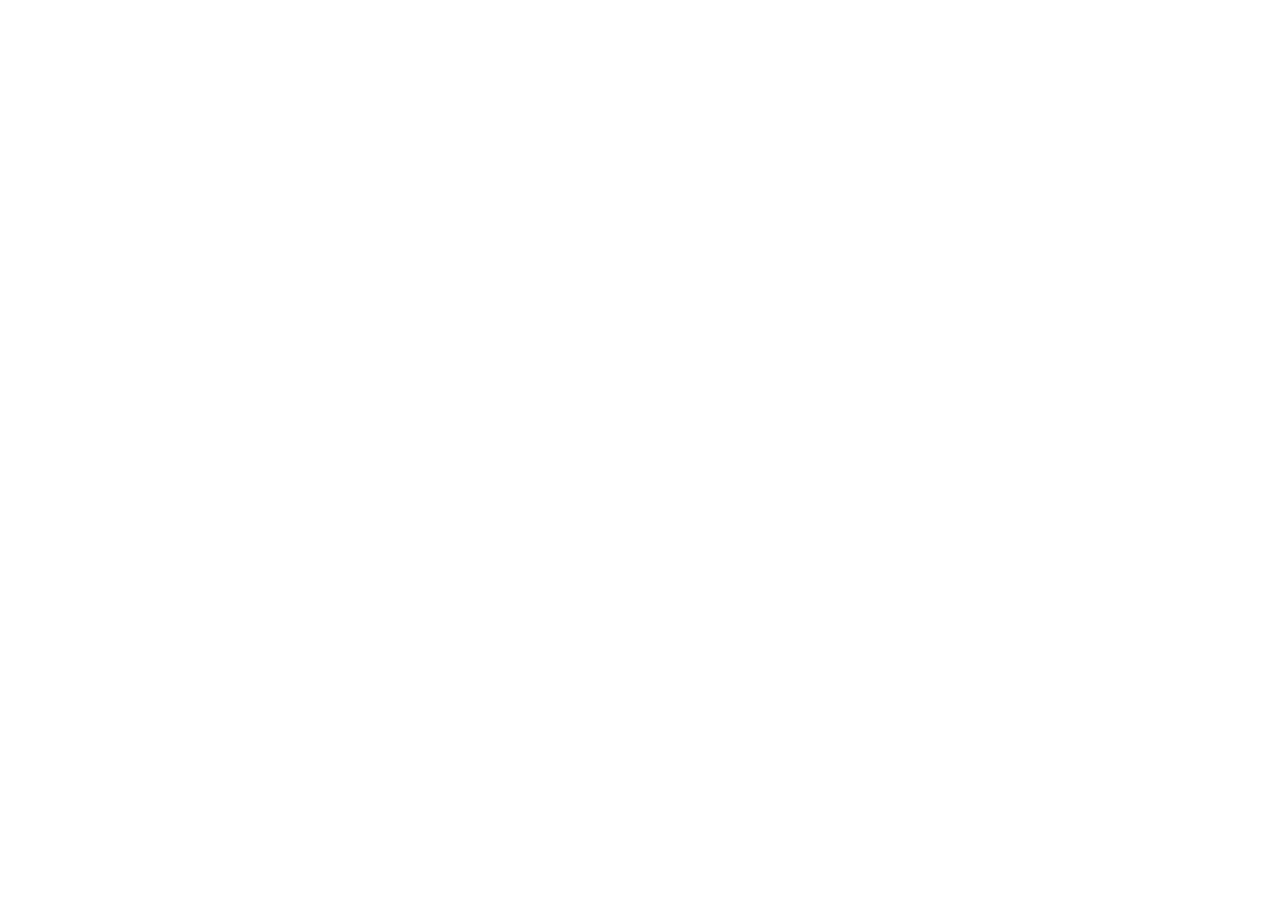
==== Bestell App/index.html @ 449b8a1a "Add files via upload" ====
<!DOCTYPE html>
<html lang="de">
<head>
    <meta charset="UTF-8">
    <meta name="viewport" content="width=device-width, initial-scale=1.0">
    <title>Bestell_App</title>
<script src="./script.js"></script>

<link rel="stylesheet" href="./style.css">
<link rel="stylesheet" href="./style/standart.css">

</head>
<body>
    <h1></h1>


</body>
</html>
---- Bestell App/style/standart.css ----
/* ==========================================
   1. GLOBAL BOX-SIZING & RESETS
   ========================================== */
/* Sorgt dafür, dass Padding und Border in der Breitenberechnung 
   enthalten sind (kein ungewolltes Umbrechen mehr). */
*,
*::before,
*::after {
  box-sizing: border-box;
  margin: 0;
  padding: 0;
}

/* ==========================================
   2. BODY & TYPOGRAFIE BASIS
   ========================================== */
body {
  /* Gute Standard-Schriftarten für Windows, Mac & Mobilgeräte */
  font-family: system-ui, -apple-system, BlinkMacSystemFont, 'Segoe UI', Roboto, Oxygen, Ubuntu, Cantarell, sans-serif;
  line-height: 1.5; /* Angenehmer Zeilenabstand für Lesbarkeit */
  -webkit-font-smoothing: antialiased; /* Geschmeidigere Schrift auf Mac/iOS */
  color: #333333; /* Dunkles Grau statt hartem Schwarz ist angenehmer für die Augen */
  background-color: #ffffff;
  min-height: 100vh; /* Der Body geht immer mindestens über die volle Bildschirmhöhe */
}

/* ==========================================
   3. MEDIEN (Bilder & Videos)
   ========================================== */
/* Verhindert, dass große Bilder aus ihren Containern herausragen */
img,
picture,
video,
canvas,
svg {
  display: block;
  max-width: 100%;
  height: auto;
}

/* ==========================================
   4. FORMULARE & BUTTONS
   ========================================== */
/* Vererbt die globale Schriftart auch an Eingabefelder und Buttons */
input,
button,
textarea,
select {
  font: inherit;
  color: inherit;
}

/* Button-Cursor auf Zeigefinger stellen */
button {
  cursor: pointer;
}

/* ==========================================
   5. LINKS & LISTEN
   ========================================== */
/* Verhindert das unterstrichene Standard-Blau bei Links, falls gewünscht */
a {
  color: inherit;
  text-decoration: none;
}

/* Entfernt Aufzählungspunkte von Listen (kannst du nach Bedarf anpassen) */
ul,
ol {
  list-style: none;
}
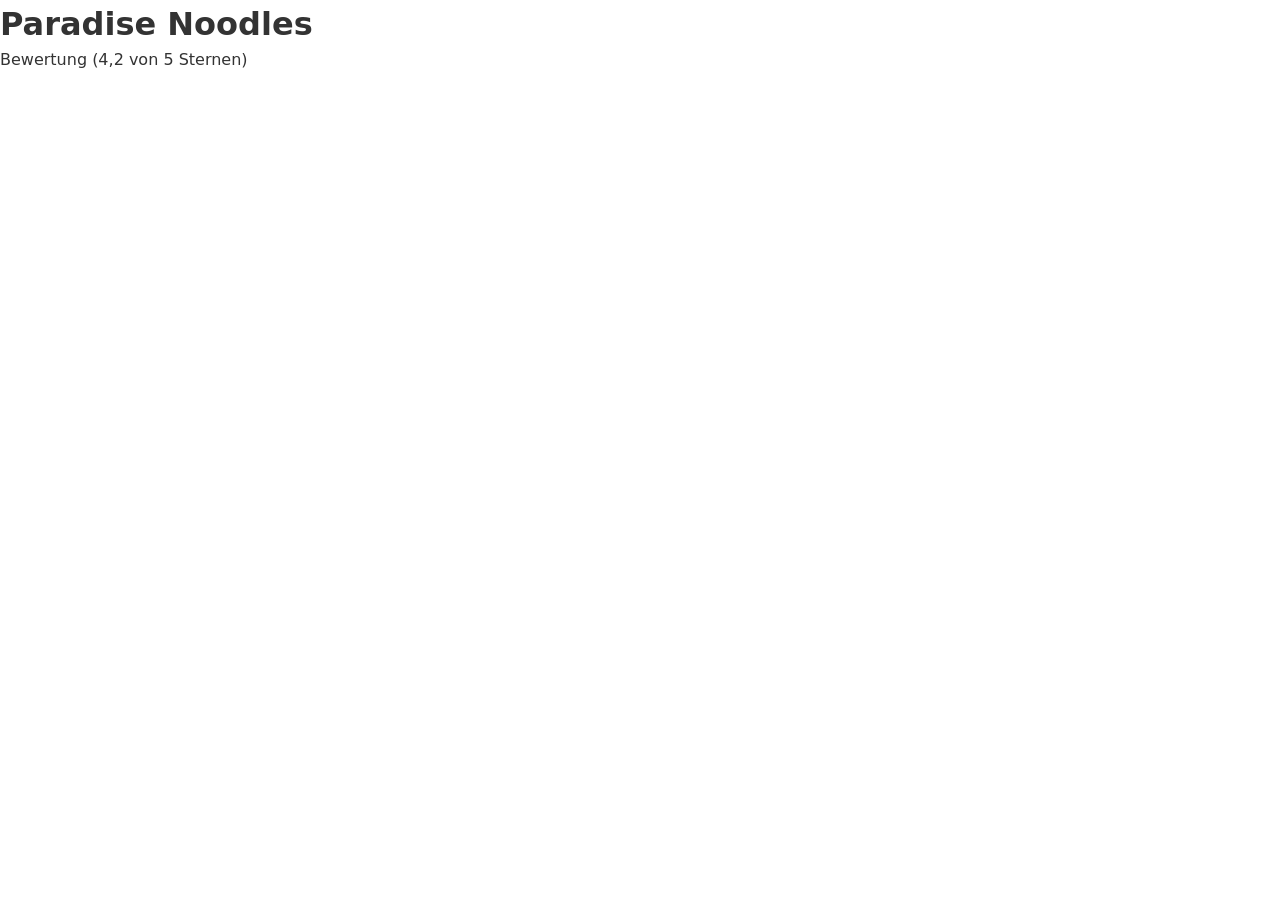
==== commit 3a9c1396: "Add initial assets and styles for the Ordering App - Added theme image to the assets directory. - Cr" ====
--- a/Bestell App/index.html
+++ b/Bestell App/index.html
@@ -4,15 +4,33 @@
     <meta charset="UTF-8">
     <meta name="viewport" content="width=device-width, initial-scale=1.0">
     <title>Bestell_App</title>
-<script src="./script.js"></script>
+    <script src="./script.js" defer></script>
 
-<link rel="stylesheet" href="./style.css">
-<link rel="stylesheet" href="./style/standart.css">
-
+    <link rel="stylesheet" href="./style.css">
+    <link rel="stylesheet" href="./style/standard.css">
 </head>
 <body>
-    <h1></h1>
+    <header class="header">
 
+    </header>
 
+    <main class="content_total">
+        <div class="content_restaurant">
+            <div class="content_restaurant_head"></div>
+            <div class="content_restaurant_titlebox">
+                <h1>Paradise Noodles</h1>
+                <div class="content_restaurant_rating">
+                    <p>Bewertung (4,2 von 5 Sternen)</p>
+                </div>
+            </div>
+            <div class="content_restaurant_navbar"></div>
+            <div class="content_restaurant_category"></div>
+        </div>
+
+        <div class="Basket_stickyrail"></div>
+        <div id="basket_responsive" class="basket_responsive basket_responsive_closed"></div>
+    </main>
+
+    <footer class="footer"></footer>
 </body>
 </html>
--- a/Bestell App/style/standard.css
+++ b/Bestell App/style/standard.css
@@ -0,0 +1,71 @@
+/* ==========================================
+   1. GLOBAL BOX-SIZING & RESETS
+   ========================================== */
+/* Sorgt dafür, dass Padding und Border in der Breitenberechnung 
+   enthalten sind (kein ungewolltes Umbrechen mehr). */
+*,
+*::before,
+*::after {
+  box-sizing: border-box;
+  margin: 0;
+  padding: 0;
+}
+
+/* ==========================================
+   2. BODY & TYPOGRAFIE BASIS
+   ========================================== */
+body {
+  /* Gute Standard-Schriftarten für Windows, Mac & Mobilgeräte */
+  font-family: system-ui, -apple-system, BlinkMacSystemFont, 'Segoe UI', Roboto, Oxygen, Ubuntu, Cantarell, sans-serif;
+  line-height: 1.5; /* Angenehmer Zeilenabstand für Lesbarkeit */
+  -webkit-font-smoothing: antialiased; /* Geschmeidigere Schrift auf Mac/iOS */
+  color: #333333; /* Dunkles Grau statt hartem Schwarz ist angenehmer für die Augen */
+  background-color: #ffffff;
+  min-height: 100vh; /* Der Body geht immer mindestens über die volle Bildschirmhöhe */
+}
+
+/* ==========================================
+   3. MEDIEN (Bilder & Videos)
+   ========================================== */
+/* Verhindert, dass große Bilder aus ihren Containern herausragen */
+img,
+picture,
+video,
+canvas,
+svg {
+  display: block;
+  max-width: 100%;
+  height: auto;
+}
+
+/* ==========================================
+   4. FORMULARE & BUTTONS
+   ========================================== */
+/* Vererbt die globale Schriftart auch an Eingabefelder und Buttons */
+input,
+button,
+textarea,
+select {
+  font: inherit;
+  color: inherit;
+}
+
+/* Button-Cursor auf Zeigefinger stellen */
+button {
+  cursor: pointer;
+}
+
+/* ==========================================
+   5. LINKS & LISTEN
+   ========================================== */
+/* Verhindert das unterstrichene Standard-Blau bei Links, falls gewünscht */
+a {
+  color: inherit;
+  text-decoration: none;
+}
+
+/* Entfernt Aufzählungspunkte von Listen (kannst du nach Bedarf anpassen) */
+ul,
+ol {
+  list-style: none;
+}
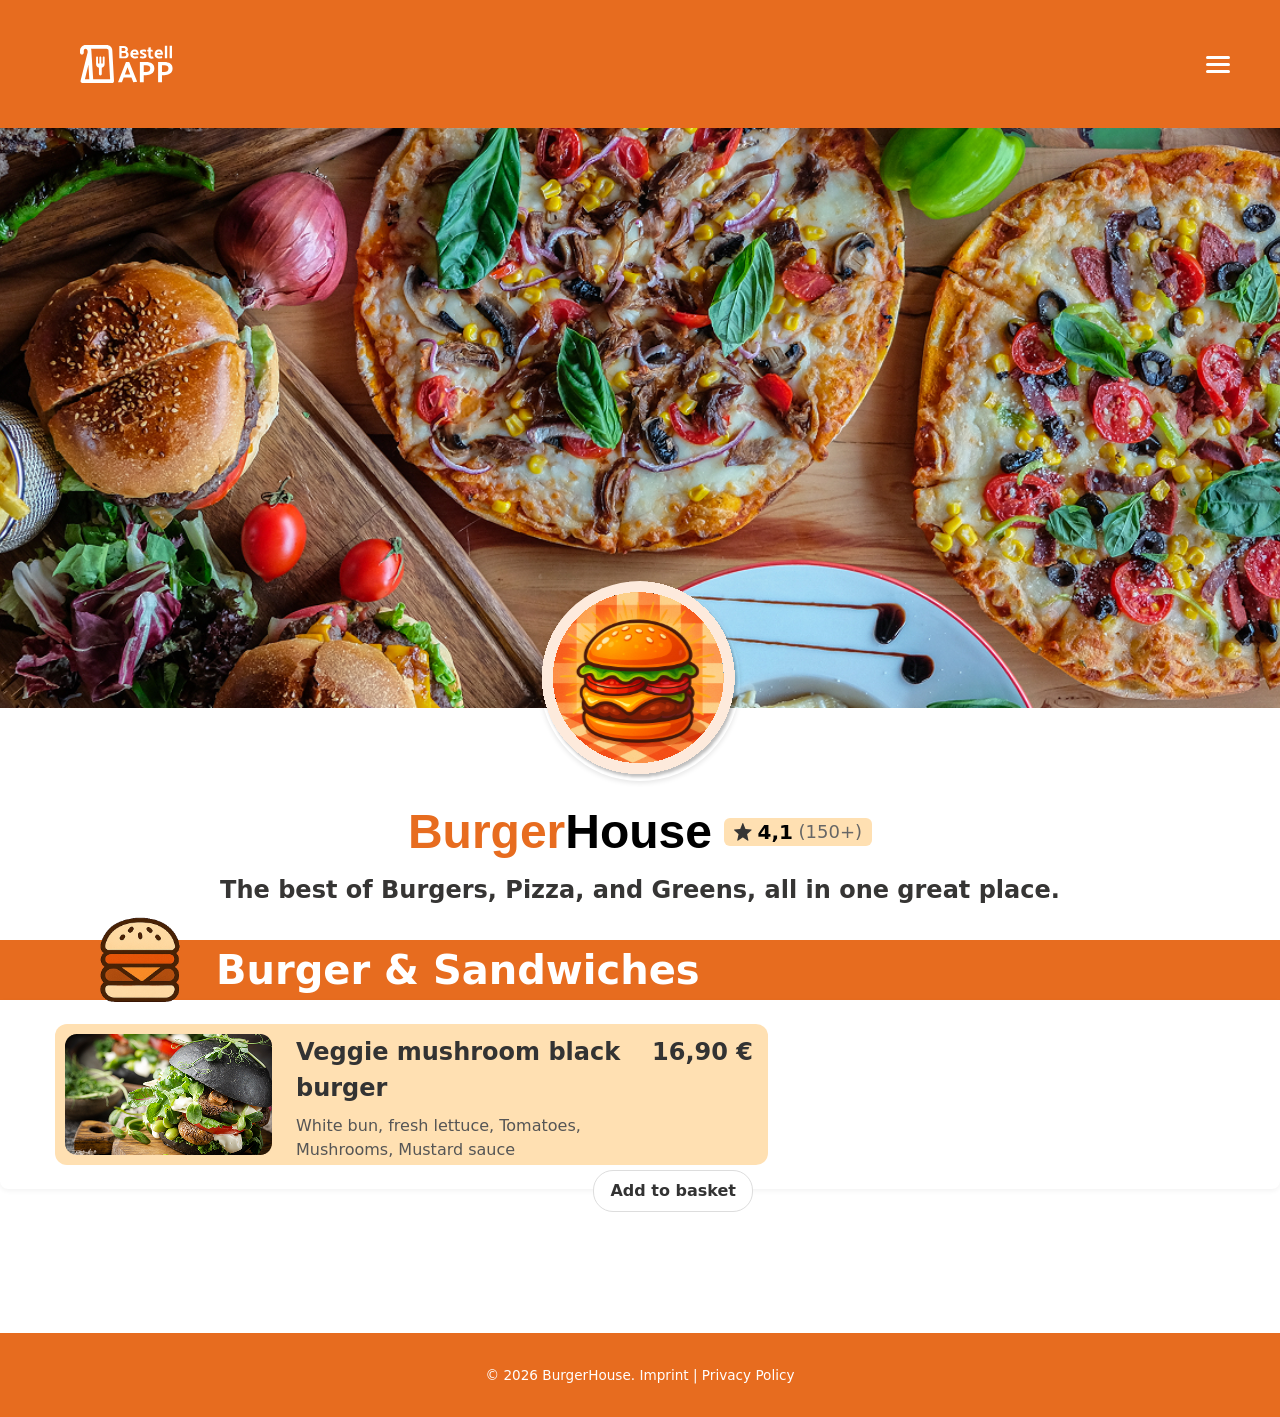
==== commit 2a1322e8: "Refactor code structure for improved readability and maintainability" ====
--- a/Bestell App/index.html
+++ b/Bestell App/index.html
@@ -3,34 +3,78 @@
 <head>
     <meta charset="UTF-8">
     <meta name="viewport" content="width=device-width, initial-scale=1.0">
-    <title>Bestell_App</title>
+    <title>BurgerHouse</title>
     <script src="./script.js" defer></script>
-
     <link rel="stylesheet" href="./style.css">
     <link rel="stylesheet" href="./style/standard.css">
 </head>
 <body>
+
     <header class="header">
-
+        <div class="header-logo">
+            <img class="logo-img" src="./assets/icons/Logo 02.svg" alt="BurgerHouse Logo">
+        </div>
+        <button class="burger-menu-btn" aria-label="Menü öffnen">
+            <span></span>
+            <span></span>
+            <span></span>
+        </button>
     </header>
 
     <main class="content_total">
-        <div class="content_restaurant">
-            <div class="content_restaurant_head"></div>
+
+        <section class="content_restaurant_head">
+            <img class="banner-img" src="./assets/img/theme.png" alt="Banner Header">
+            <img class="profile-img" src="./assets/icons/burger_header.svg" alt="BurgerHouse Icon">
+            
             <div class="content_restaurant_titlebox">
-                <h1>Paradise Noodles</h1>
-                <div class="content_restaurant_rating">
-                    <p>Bewertung (4,2 von 5 Sternen)</p>
+                <div class="title-row">
+                    <h1><span class="title-orange">Burger</span>House</h1>
+                    
+                    <div class="rating-badge">
+                        <img class="rating-star-icon" src="./assets/icons/star.svg" alt="Stern">
+                        <span class="rating-score">4,1</span>
+                        <span class="rating-count">(150+)</span>
+                    </div>
+                </div>
+
+                <p class="restaurant-description">The best of Burgers, Pizza, and Greens, all in one great place.</p>
+            </div>
+        </section>
+
+        <section class="menu-container">
+            <div class="category-section">
+                <div class="category-header">
+                    <img class="category-icon" src="./assets/icons/burger_icon.svg" alt="Category Icon">
+                    <h2>Burger & Sandwiches</h2>
+                </div>
+
+                <div class="dishes-list">
+                    <article class="dish-card">
+                        <img class="dish-img" src="./assets/img/burger_one.png" alt="Veggie mushroom black burger">
+                        
+                        <div class="dish-content">
+                            <div class="dish-header">
+                                <h3 class="dish-title">Veggie mushroom black burger</h3>
+                                <span class="dish-price">16,90 €</span>
+                            </div>
+                            
+                            <p class="dish-description">White bun, fresh lettuce, Tomatoes, Mushrooms, Mustard sauce</p>
+                            
+                            <div class="dish-actions">
+                                <button class="add-to-basket-btn">Add to basket</button>
+                            </div>
+                        </div>
+                    </article>
                 </div>
             </div>
-            <div class="content_restaurant_navbar"></div>
-            <div class="content_restaurant_category"></div>
-        </div>
+        </section>
 
-        <div class="Basket_stickyrail"></div>
-        <div id="basket_responsive" class="basket_responsive basket_responsive_closed"></div>
     </main>
 
-    <footer class="footer"></footer>
+    <footer class="footer">
+        <p>&copy; 2026 BurgerHouse. Imprint | Privacy Policy</p>
+    </footer>
+
 </body>
 </html>
--- a/Bestell App/style.css
+++ b/Bestell App/style.css
@@ -0,0 +1,304 @@
+/* ==========================================
+   1. FONTS & RESET
+   ========================================== */
+@font-face {
+    font-display: swap;
+    font-family: 'Palanquin';
+    font-style: normal;
+    font-weight: 400;
+    src: url('../fonts/palanquin-v17-latin-regular.woff2') format('woff2');
+}
+
+@font-face {
+    font-display: swap;
+    font-family: 'Palanquin';
+    font-style: normal;
+    font-weight: 700;
+    src: url('../fonts/palanquin-v17-latin-700.woff2') format('woff2');
+}
+
+@font-face {
+    font-display: swap;
+    font-family: 'Palanquin Dark';
+    font-style: normal;
+    font-weight: 400;
+    src: url('../fonts/palanquin-dark-v17-latin-regular.woff2') format('woff2');
+}
+
+
+
+:root {
+    --primary-orange: #E76C1F;
+    --card-bg: #ffe0b2;
+    --page-bg: #fff8f0;
+    --text-color: #2c2c2c;
+    --font-main: 'Palanquin', system-ui, -apple-system, sans-serif;
+    --font-heading: 'Palanquin Dark', sans-serif;
+}
+
+body {
+    font-family: var(--font-main);
+    background-color: var(--page-bg);
+    color: var(--text-color);
+    line-height: 1.4;
+}
+
+img {
+    object-fit: cover;
+}
+
+h1 {
+    font-family: var(--font-heading);
+    font-size: 48px;
+    font-weight: 800;
+    line-height: 1;
+    color: #000000;
+}
+
+h2 {
+    font-family: var(--font-main);
+    font-size: 40px;
+}
+
+
+   /* 2. HEADER */
+
+.header {
+    height: 128px;
+    background-color: var(--primary-orange);
+    display: flex;
+    align-items: center;
+    justify-content: space-between;
+    padding: 49px 0;
+}
+
+.header img {
+    padding-left: 80px;
+}
+
+.logo-img {
+    width: 100%;
+    height: 100%;
+}
+
+.burger-menu-btn {
+    background: none;
+    border: none;
+    cursor: pointer;
+    display: flex;
+    flex-direction: column;
+    gap: 4px;
+    padding-right: 50px;
+}
+
+.burger-menu-btn span {
+    width: 24px;
+    height: 3px;
+    background-color: #ffffff;
+    border-radius: 2px;
+}
+
+
+   /* 3. MAIN CONTENT & RESTAURANT HEADER */
+
+.content_total {
+    max-width: 1300px;
+    margin: 0 auto;
+    padding-bottom: 3rem;
+}
+
+.content_restaurant_head {
+    position: relative;
+    text-align: center;
+    margin-bottom: 2rem;
+}
+
+.banner-img {
+    width: 100%;
+    height: 580px;
+}
+
+.profile-img {
+    width: 200px;
+    height: 200px;
+    border-radius: 50%;
+    position: absolute;
+    top: 453px;
+    left: 50%;
+    transform: translateX(-50%);
+    box-shadow: 0 2px 5px rgba(0,0,0,0.1);
+}
+
+.content_restaurant_titlebox {
+    margin-top: 100px;
+    padding: 0 1rem;
+    display: flex;
+    flex-direction: column;
+    align-items: center;
+}
+
+.title-row {
+    display: flex;
+    align-items: center;
+    justify-content: center;
+    gap: 0.75rem;
+}
+
+.title-row h1 .title-orange {
+    color: var(--primary-orange);
+}
+
+
+.rating-badge {
+    display: inline-flex;
+    align-items: center;
+    gap: 0.35rem;
+    background-color: var(--card-bg);
+    padding: 4px 10px;
+    border-radius: 6px;
+}
+
+.rating-star-icon {
+    width: 18px;
+    height: 18px;
+    object-fit: contain;
+}
+
+.rating-score {
+    font-size: 20px;
+    font-weight: 700;
+    color: #000000;
+    line-height: 1;
+}
+
+.rating-count {
+    font-size: 18px;
+    font-weight: 400;
+    color: #666666;
+    line-height: 1;
+}
+
+.restaurant-description {
+    font-weight: 700;
+    font-size: 24px;
+    color: #363534;
+    margin-top: 1rem;
+    text-align: center;
+}
+
+
+   /* 4. MENU & DISH CARDS */
+
+.category-section {
+    margin-bottom: 2rem;
+}
+
+.category-header {
+    background-color: var(--primary-orange);
+    color: #ffffff;
+    padding-left: 8rem;
+    display: flex;
+    align-items: center;
+    justify-content: flex-start;
+    height: 60px;
+    width: 100%;
+}
+
+.category-icon {
+    width: 88px;
+    height: 91px;
+    position: relative;
+    bottom: 10px;
+    right: 33px;
+}
+
+.dishes-list {
+    background-color: #ffffff;
+    padding: 1.5rem 119px 1.5rem 55px;
+    display: flex;
+    flex-direction: column;
+    gap: 1.5rem;
+    border-radius: 0 0 8px 8px;
+    box-shadow: 0 2px 5px rgba(0,0,0,0.05);
+}
+
+.dish-card {
+    background-color: var(--card-bg);
+    border-radius: 12px;
+    padding: 10px 15px 10px 10px;
+    display: flex;
+    gap: 1.5rem;
+    align-items: flex-start;
+    max-width: 713px;
+    height: 141px;
+}
+
+.dish-img {
+    width: 207px;
+    height: 121px;
+    border-radius: 8px;
+    flex-shrink: 0;
+}
+
+.dish-content {
+    flex: 1;
+    display: flex;
+    flex-direction: column;
+    gap: 0.5rem;
+}
+
+.dish-header {
+    display: flex;
+    justify-content: space-between;
+    align-items: baseline;
+}
+
+.dish-title {
+    font-size: 24px;
+    font-weight: 700;
+}
+
+.dish-price {
+    font-size: 24px;
+    font-weight: 800;
+    white-space: nowrap;
+}
+
+.dish-description {
+    font-size: 16px;
+    color: #555555;
+    max-width: 80%;
+}
+
+.dish-actions {
+    display: flex;
+    justify-content: flex-end;
+    margin-top: auto;
+}
+
+.add-to-basket-btn {
+    background-color: #ffffff;
+    border: 1px solid #dddddd;
+    padding: 0.5rem 1rem;
+    border-radius: 20px;
+    font-size: 16px;
+    font-weight: 600;
+    cursor: pointer;
+    transition: background-color 0.2s ease;
+}
+
+.add-to-basket-btn:hover {
+    background-color: #f5f5f5;
+}
+
+
+   /* 5. FOOTER */
+
+.footer {
+    background-color: var(--primary-orange);
+    color: #ffffff;
+    text-align: center;
+    padding: 2rem 1rem;
+    font-size: 0.85rem;
+    margin-top: 4rem;
+}
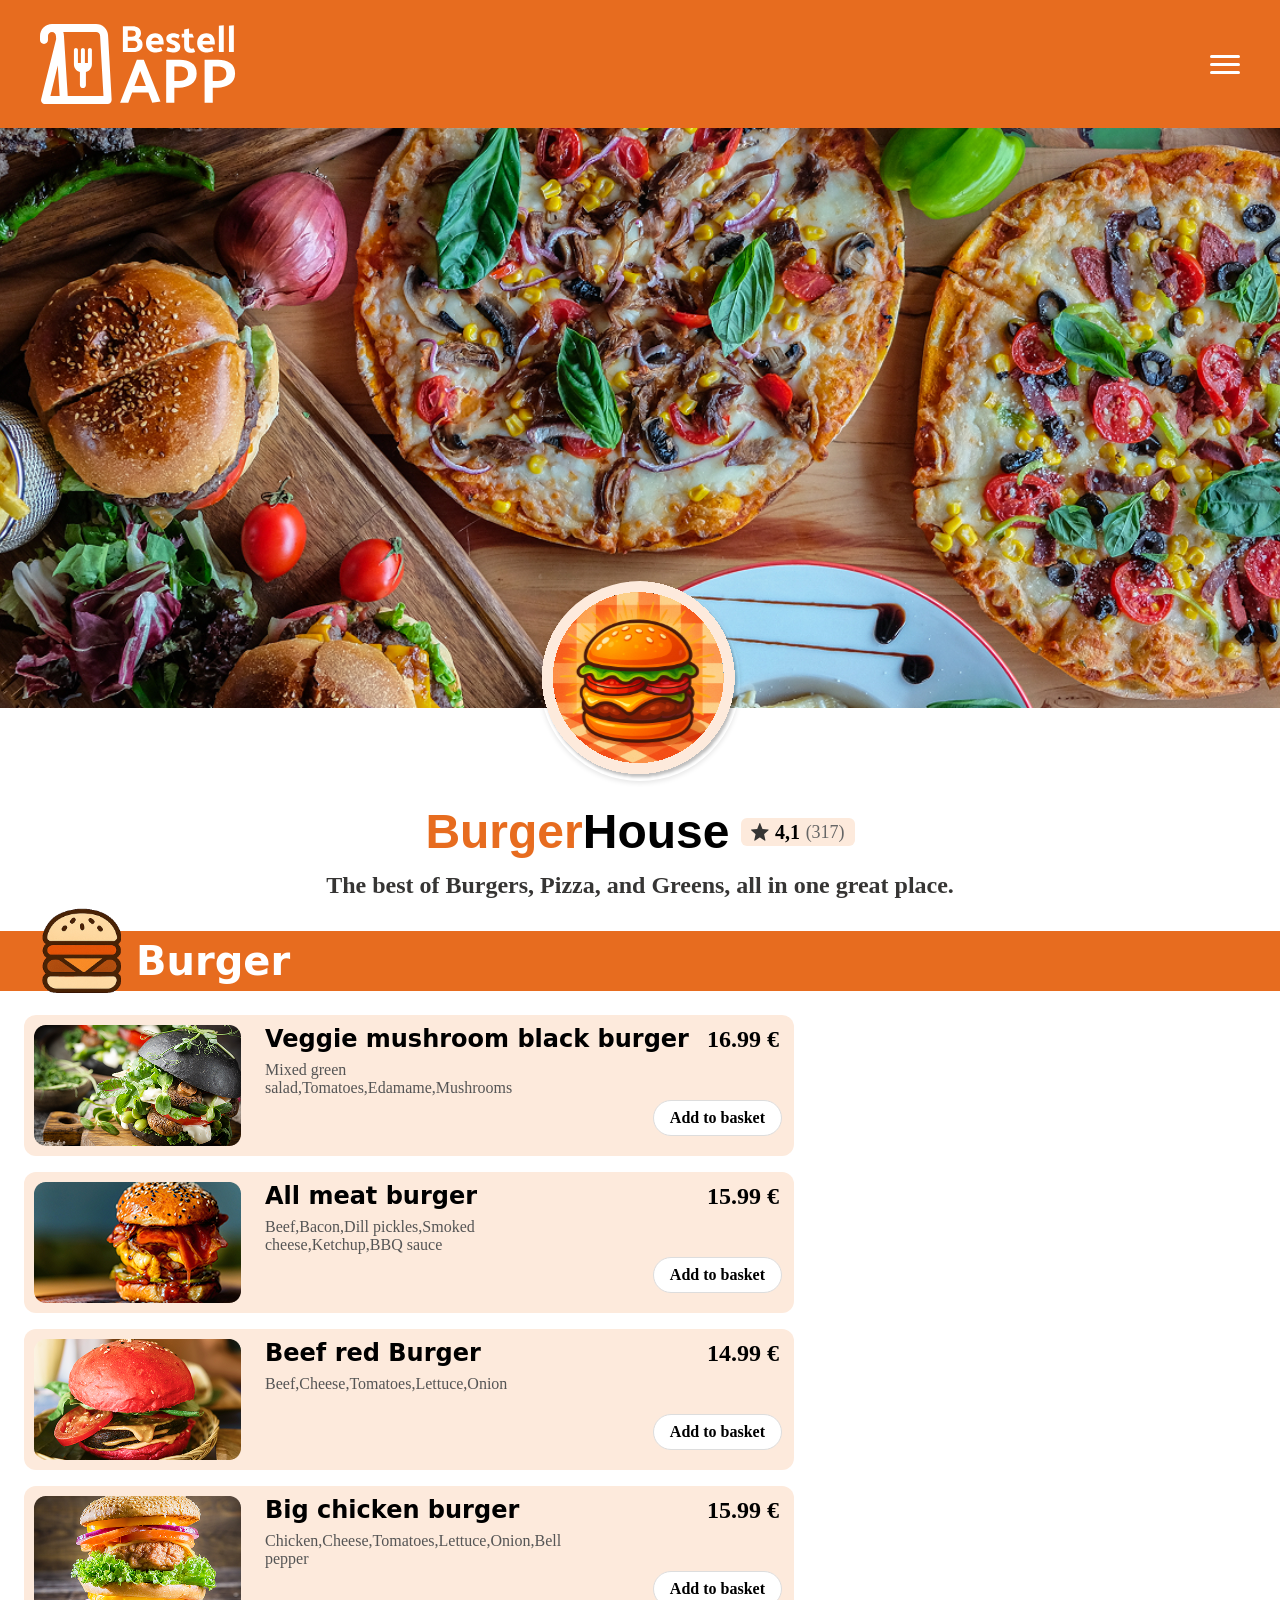
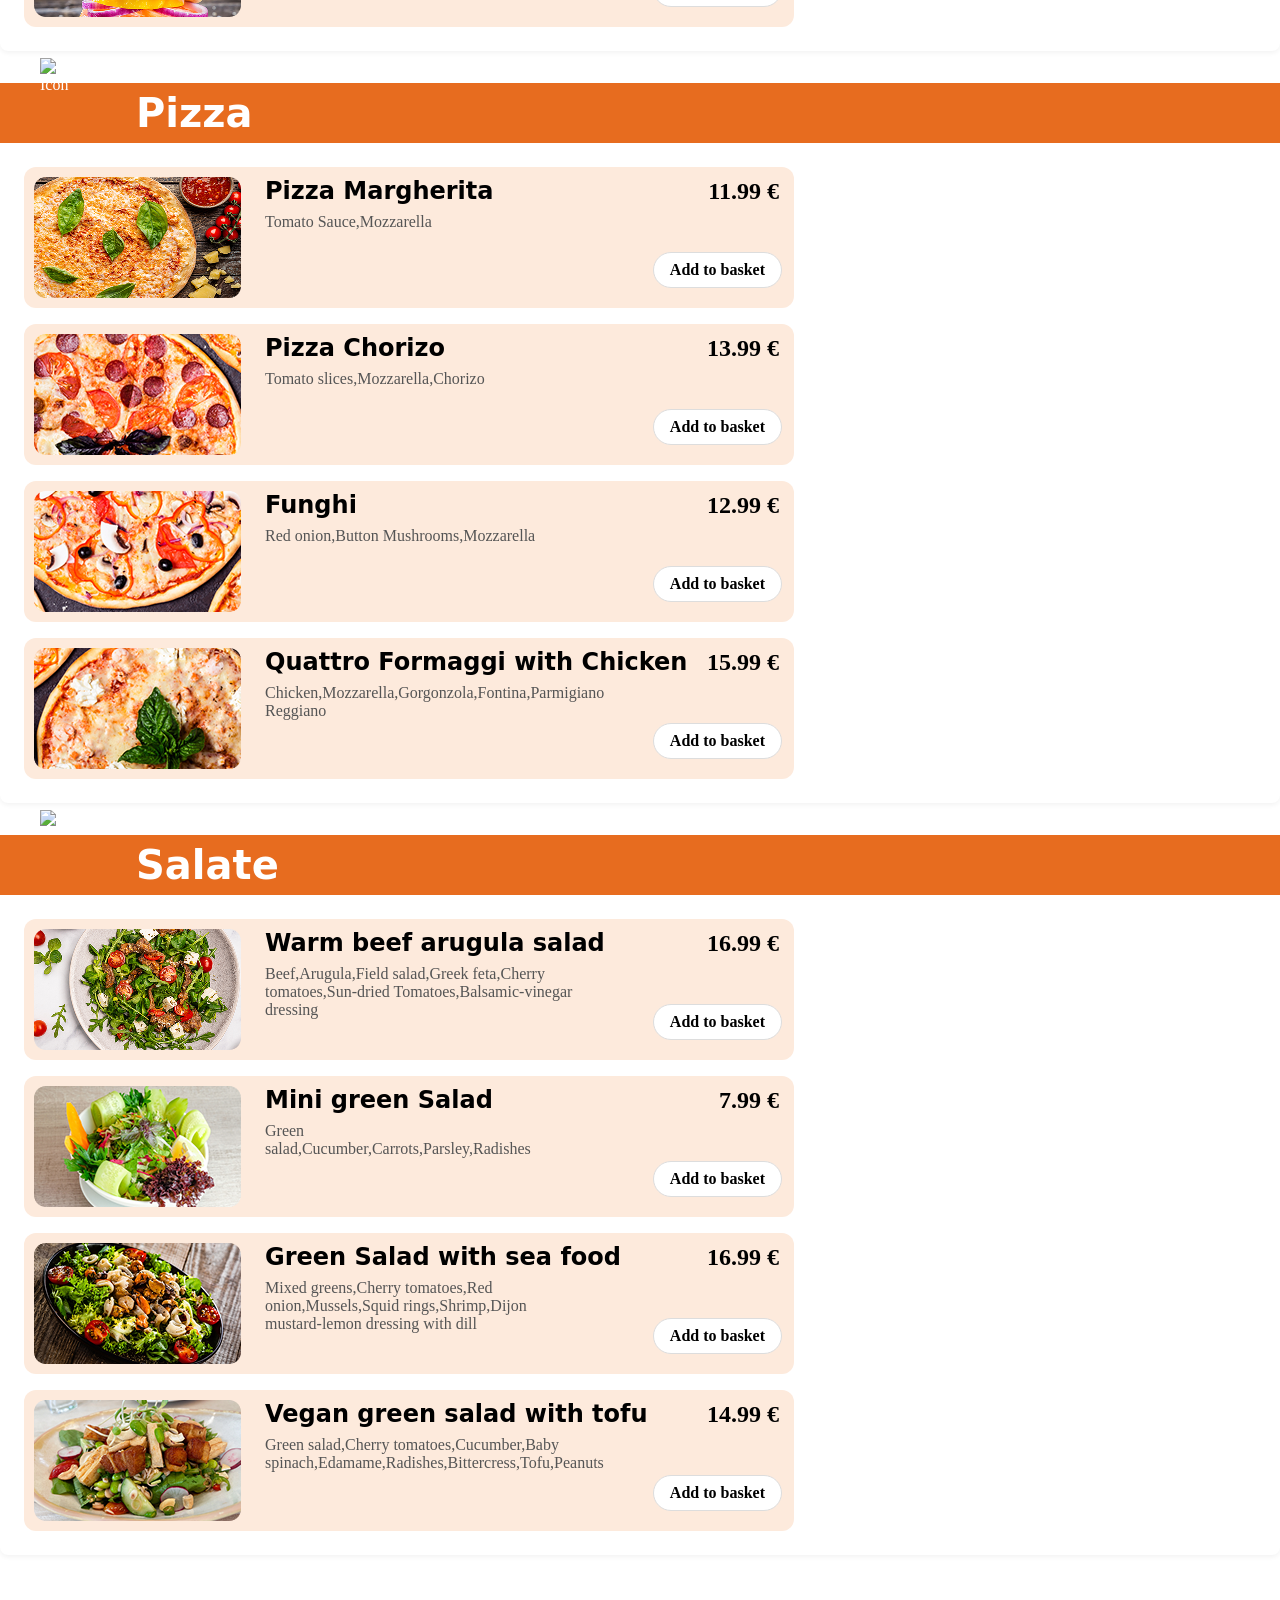
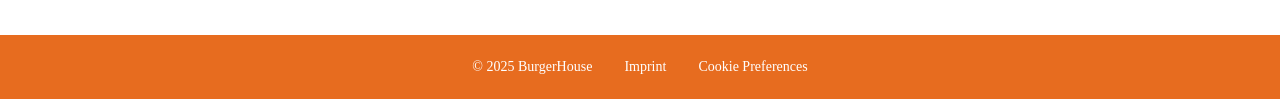
==== commit e289a59d: "Add initial database, styles for basket, and custom fonts - Created db.js to store dish data with de" ====
--- a/Bestell App/index.html
+++ b/Bestell App/index.html
@@ -4,21 +4,38 @@
     <meta charset="UTF-8">
     <meta name="viewport" content="width=device-width, initial-scale=1.0">
     <title>BurgerHouse</title>
-    <script src="./script.js" defer></script>
+    <script src="./db.js"></script>
+    <script src="./script.js"></script>
     <link rel="stylesheet" href="./style.css">
     <link rel="stylesheet" href="./style/standard.css">
+    <link rel="stylesheet" href="./style/basket.css">
+    <link rel="stylesheet" href="./style/fonts.css">
 </head>
-<body>
+<body onload="renderAll()">
 
-    <header class="header">
-        <div class="header-logo">
-            <img class="logo-img" src="./assets/icons/Logo 02.svg" alt="BurgerHouse Logo">
+    <header class="header" id="home">
+        <div class="header-inner">
+            <div class="header-logo">
+                <a href="#home">
+                    <img class="logo-img" src="./assets/icons/Logo 02.svg" alt="BurgerHouse Logo">
+                </a>
+            </div>
+
+            <button class="burger-menu-btn" onclick="toggleNavMenu()" aria-label="Menü öffnen/schließen">
+                <span></span>
+                <span></span>
+                <span></span>
+            </button>
+
+            <nav class="nav-menu d-none" id="nav-menu">
+                <ul>
+                    <li><a href="#home" onclick="toggleNavMenu()">Home</a></li>
+                    <li><a href="#menu" onclick="toggleNavMenu()">Menu</a></li>
+                    <li><a href="#contact" onclick="toggleNavMenu()">Contact</a></li>
+                    <li><a href="#" onclick="toggleNavMenu(); toggleBasket();">Basket</a></li>
+                </ul>
+            </nav>
         </div>
-        <button class="burger-menu-btn" aria-label="Menü öffnen">
-            <span></span>
-            <span></span>
-            <span></span>
-        </button>
     </header>
 
     <main class="content_total">
@@ -34,7 +51,7 @@
                     <div class="rating-badge">
                         <img class="rating-star-icon" src="./assets/icons/star.svg" alt="Stern">
                         <span class="rating-score">4,1</span>
-                        <span class="rating-count">(150+)</span>
+                        <span class="rating-count">(317)</span>
                     </div>
                 </div>
 
@@ -42,38 +59,118 @@
             </div>
         </section>
 
-        <section class="menu-container">
-            <div class="category-section">
-                <div class="category-header">
-                    <img class="category-icon" src="./assets/icons/burger_icon.svg" alt="Category Icon">
-                    <h2>Burger & Sandwiches</h2>
+        <div class="main-layout" id="menu">
+
+            <section class="menu-container">
+
+                <div class="category-section">
+                    <div class="category-header-full">
+                        <div class="category-header-inner">
+                            <img class="category-icon" src="./assets/icons/burger_icon.svg" alt="Burger Icon">
+                            <h2>Burger</h2>
+                        </div>
+                    </div>
+                    <div class="dishes-list" id="burger-container"></div>
                 </div>
 
-                <div class="dishes-list">
-                    <article class="dish-card">
-                        <img class="dish-img" src="./assets/img/burger_one.png" alt="Veggie mushroom black burger">
-                        
-                        <div class="dish-content">
-                            <div class="dish-header">
-                                <h3 class="dish-title">Veggie mushroom black burger</h3>
-                                <span class="dish-price">16,90 €</span>
-                            </div>
-                            
-                            <p class="dish-description">White bun, fresh lettuce, Tomatoes, Mushrooms, Mustard sauce</p>
-                            
-                            <div class="dish-actions">
-                                <button class="add-to-basket-btn">Add to basket</button>
-                            </div>
+                <div class="category-section">
+                    <div class="category-header-full">
+                        <div class="category-header-inner">
+                            <img class="category-icon" src="./assets/icons/pizza_icon.svg" alt="Pizza Icon">
+                            <h2>Pizza</h2>
                         </div>
-                    </article>
+                    </div>
+                    <div class="dishes-list" id="pizza-container"></div>
                 </div>
-            </div>
-        </section>
+
+                <div class="category-section">
+                    <div class="category-header-full">
+                        <div class="category-header-inner">
+                            <img class="category-icon" src="./assets/icons/salad_icon.svg" alt="Salat Icon">
+                            <h2>Salate</h2>
+                        </div>
+                    </div>
+                    <div class="dishes-list" id="salad-container"></div>
+                </div>
+
+            </section>
+
+        </div>
 
     </main>
 
-    <footer class="footer">
-        <p>&copy; 2026 BurgerHouse. Imprint | Privacy Policy</p>
+    <aside id="basket" class="basket-dialog d-none">
+        <div class="basket-card">
+            <div class="basket-header">
+                <h3>Basket</h3>
+                <button class="close-basket-btn" onclick="toggleBasket()">×</button>
+            </div>
+
+            <div class="basket-items" id="basket-items"></div>
+
+            <div class="basket-summary">
+                <div class="summary-row">
+                    <span>Subtotal</span>
+                    <span id="subtotal">0.00 €</span>
+                </div>
+
+                <div class="summary-row">
+                    <span>Delivery fee</span>
+                    <span>4,99 €</span>
+                </div>
+
+                <hr>
+
+                <div class="summary-row total">
+                    <span>Total</span>
+                    <span id="total-price">0.00 €</span>
+                </div>
+            </div>
+
+            <button class="checkout-btn" onclick="checkout()">
+                Buy now (<span id="btn-total">0.00 €</span>)
+            </button>
+        </div>
+    </aside>
+
+    <div id="order-confirmation" class="order-confirmation d-none">
+        <div class="confirmation-card">
+            <button class="confirmation-close" onclick="closeConfirmation()">×</button>
+
+            <div class="confirmation-icon">
+                <img src="./assets/icons/Delivery.svg" alt="Delivery">
+            </div>
+
+            <h2>Order confirmed!</h2>
+            <p>Your food is on the way!</p>
+        </div>
+    </div>
+
+    <nav class="mobile-bottom-nav">
+        <a href="#home" class="nav-item">
+            <img class="icon-default" src="./assets/icons/home_white.svg" alt="Home">
+            <img class="icon-hover" src="./assets/icons/home.svg" alt="Home Active">
+        </a>
+        <a href="#profile" class="nav-item">
+            <img class="icon-default" src="./assets/icons/person_white.svg" alt="Profile">
+            <img class="icon-hover" src="./assets/icons/person_orange.svg" alt="Profile Active">
+        </a>
+        <a href="#menu" class="nav-item">
+            <img class="icon-default" src="./assets/icons/takeout_dining_white.svg" alt="Menu">
+            <img class="icon-hover" src="./assets/icons/takeout_dining_orange.svg" alt="Menu Active">
+        </a>
+        <a href="javascript:void(0)" onclick="toggleBasket()" class="nav-item">
+            <img class="icon-default" src="./assets/icons/shopping_cart_white.svg" alt="Basket">
+            <img class="icon-hover" src="./assets/icons/shopping_cart_orange.svg" alt="Basket Active">
+        </a>
+    </nav>
+
+    <footer>
+        <div class="footer-content">
+            <span class="footer-copyright">&copy; 2025 BurgerHouse</span>
+            <a href="#" class="footer-imprint">Imprint</a>
+            <a href="#" class="footer-cookies">Cookie Preferences</a>
+        </div>
     </footer>
 
 </body>
--- a/Bestell App/style.css
+++ b/Bestell App/style.css
@@ -1,6 +1,3 @@
-/* ==========================================
-   1. FONTS & RESET
-   ========================================== */
 @font-face {
     font-display: swap;
     font-family: 'Palanquin';
@@ -25,23 +22,17 @@
     src: url('../fonts/palanquin-dark-v17-latin-regular.woff2') format('woff2');
 }
 
-
-
 :root {
     --primary-orange: #E76C1F;
-    --card-bg: #ffe0b2;
+    --card-bg: #FDEADC;
     --page-bg: #fff8f0;
     --text-color: #2c2c2c;
     --font-main: 'Palanquin', system-ui, -apple-system, sans-serif;
     --font-heading: 'Palanquin Dark', sans-serif;
 }
 
-body {
-    font-family: var(--font-main);
-    background-color: var(--page-bg);
-    color: var(--text-color);
-    line-height: 1.4;
-}
+
+
 
 img {
     object-fit: cover;
@@ -60,25 +51,44 @@
     font-size: 40px;
 }
 
-
-   /* 2. HEADER */
-
+h3 {
+    font-family: var(--font-main);
+}
+
+.d-none {
+    display: none !important;
+}
+
+.mobile-bottom-nav {
+    display: none;
+}
+
+/* ==========================================
+   2. HEADER & NAVIGATION
+   ========================================== */
 .header {
+    width: 100%;
     height: 128px;
     background-color: var(--primary-orange);
     display: flex;
+    justify-content: center;
+    position: relative;
+}
+
+.header-inner {
+    width: 100%;
+    max-width: 1440px;
+    height: 100%;
+    display: flex;
     align-items: center;
     justify-content: space-between;
-    padding: 49px 0;
-}
-
-.header img {
-    padding-left: 80px;
+    padding: 0 40px;
+    position: relative;
 }
 
 .logo-img {
-    width: 100%;
-    height: 100%;
+    height: 80px;
+    width: auto;
 }
 
 .burger-menu-btn {
@@ -87,22 +97,56 @@
     cursor: pointer;
     display: flex;
     flex-direction: column;
-    gap: 4px;
-    padding-right: 50px;
+    justify-content: space-around;
+    width: 30px;
+    height: 24px;
+    padding: 0;
+    z-index: 1001;
 }
 
 .burger-menu-btn span {
-    width: 24px;
+    width: 100%;
     height: 3px;
     background-color: #ffffff;
     border-radius: 2px;
-}
-
-
-   /* 3. MAIN CONTENT & RESTAURANT HEADER */
-
+    transition: all 0.3s ease;
+}
+
+.nav-menu {
+    position: absolute;
+    top: 100px;
+    right: 40px;
+    background-color: #333333;
+    border-radius: 12px;
+    padding: 12px 0;
+    box-shadow: 0 8px 24px rgba(0, 0, 0, 0.4);
+    z-index: 1000;
+    min-width: 200px;
+}
+
+.nav-menu ul {
+    list-style: none;
+}
+
+.nav-menu li a {
+    display: block;
+    padding: 12px 24px;
+    color: #ffffff;
+    text-decoration: none;
+    font-size: 16px;
+    font-weight: 600;
+    transition: background-color 0.2s ease;
+}
+
+.nav-menu li a:hover {
+    background-color: var(--primary-orange);
+}
+
+/* ==========================================
+   3. CONTENT AREA
+   ========================================== */
 .content_total {
-    max-width: 1300px;
+    max-width: 1440px;
     margin: 0 auto;
     padding-bottom: 3rem;
 }
@@ -126,7 +170,7 @@
     top: 453px;
     left: 50%;
     transform: translateX(-50%);
-    box-shadow: 0 2px 5px rgba(0,0,0,0.1);
+    box-shadow: 0 2px 5px rgba(0, 0, 0, 0.1);
 }
 
 .content_restaurant_titlebox {
@@ -147,7 +191,6 @@
 .title-row h1 .title-orange {
     color: var(--primary-orange);
 }
-
 
 .rating-badge {
     display: inline-flex;
@@ -186,40 +229,63 @@
     text-align: center;
 }
 
-
-   /* 4. MENU & DISH CARDS */
-
+/* ==========================================
+   4. KATEGORIEN
+   ========================================== */
 .category-section {
     margin-bottom: 2rem;
 }
 
-.category-header {
+.category-header-full {
     background-color: var(--primary-orange);
-    color: #ffffff;
-    padding-left: 8rem;
+    width: 100vw;
+    position: relative;
+    left: 50%;
+    right: 50%;
+    margin-left: -50vw;
+    margin-right: -50vw;
+}
+
+.category-header-inner {
+    max-width: 1440px;
+    margin: 0 auto;
+    height: 60px;
     display: flex;
     align-items: center;
-    justify-content: flex-start;
-    height: 60px;
-    width: 100%;
+    color: #ffffff;
+    padding-left: 40px;
 }
 
 .category-icon {
-    width: 88px;
+    width: 81px;
     height: 91px;
     position: relative;
     bottom: 10px;
-    right: 33px;
+    margin-right: 15px;
+}
+
+/* ==========================================
+   5. MAIN LAYOUT & DISHES
+   ========================================== */
+.main-layout {
+    display: flex;
+    gap: 20px;
+    position: relative;
+    align-items: flex-start;
+}
+
+.menu-container {
+    flex: 1;
 }
 
 .dishes-list {
     background-color: #ffffff;
-    padding: 1.5rem 119px 1.5rem 55px;
+    padding: 1.5rem;
     display: flex;
     flex-direction: column;
-    gap: 1.5rem;
+    gap: 1rem;
     border-radius: 0 0 8px 8px;
-    box-shadow: 0 2px 5px rgba(0,0,0,0.05);
+    box-shadow: 0 2px 5px rgba(0, 0, 0, 0.05);
 }
 
 .dish-card {
@@ -229,8 +295,9 @@
     display: flex;
     gap: 1.5rem;
     align-items: flex-start;
-    max-width: 713px;
+    max-width: 770px;
     height: 141px;
+    position: relative;
 }
 
 .dish-img {
@@ -267,13 +334,17 @@
 .dish-description {
     font-size: 16px;
     color: #555555;
-    max-width: 80%;
+    max-width: 60%;
+    text-align: start;
 }
 
 .dish-actions {
     display: flex;
     justify-content: flex-end;
     margin-top: auto;
+    position: absolute;
+    top: 85px;
+    right: 12px;
 }
 
 .add-to-basket-btn {
@@ -291,14 +362,320 @@
     background-color: #f5f5f5;
 }
 
-
-   /* 5. FOOTER */
-
-.footer {
+/* ==========================================
+   6. FOOTER
+   ========================================== */
+footer {
+    width: 100%;
     background-color: var(--primary-orange);
-    color: #ffffff;
+    padding: 24px 16px;
+}
+
+.footer-content {
+    display: flex;
+    justify-content: center;
+    align-items: center;
+    gap: 32px;
+    color: #ffffff;
+    font-size: 14px;
+}
+
+.footer-content a {
+    color: #ffffff;
+    text-decoration: none;
+}
+
+/* ==========================================
+   7. ORDER CONFIRMATION
+   ========================================== */
+.order-confirmation {
+    position: fixed;
+    top: 0;
+    left: 0;
+    width: 100%;
+    height: 100%;
+    background-color: rgba(0, 0, 0, 0.25);
+    display: flex;
+    justify-content: center;
+    align-items: flex-start;
+    padding-top: 8px;
+    z-index: 3000;
+}
+
+.confirmation-card {
+    position: relative;
+    width: 176px;
+    min-height: 110px;
+    background-color: #333333;
+    color: #ffffff;
+    border-radius: 14px;
+    padding: 24px 16px 16px;
     text-align: center;
-    padding: 2rem 1rem;
-    font-size: 0.85rem;
-    margin-top: 4rem;
+    box-shadow: 0 8px 24px rgba(0, 0, 0, 0.3);
+}
+
+.confirmation-close {
+    position: absolute;
+    top: 8px;
+    right: 12px;
+    background: none;
+    border: none;
+    color: #ffffff;
+    font-size: 18px;
+    line-height: 1;
+    cursor: pointer;
+}
+
+.confirmation-close:hover {
+    opacity: 0.7;
+}
+
+.confirmation-icon {
+    display: flex;
+    justify-content: center;
+    align-items: center;
+    height: 35px;
+    margin-bottom: 8px;
+}
+
+.confirmation-icon img {
+    width: 35px;
+    height: 35px;
+    object-fit: contain;
+}
+
+.confirmation-card h2 {
+    color: #ffffff;
+    font-size: 20px;
+    font-weight: 700;
+    line-height: 1.1;
+}
+
+.confirmation-card p {
+    margin-top: 4px;
+    color: #ffffff;
+    font-size: 13px;
+    font-weight: 600;
+    line-height: 1.2;
+}
+
+/* ==========================================
+   8. RESPONSIVE MOBILE ANPASSUNGEN (bis 768px)
+   ========================================== */
+@media (max-width: 768px) {
+    body {
+        min-width: 375px;
+    }
+
+    .burger-menu-btn {
+        display: none;
+    }
+
+    .mobile-bottom-nav {
+        display: flex;
+        position: fixed;
+        bottom: 0;
+        left: 0;
+        width: 100%;
+        height: 60px;
+        background-color: #333333;
+        z-index: 999;
+        justify-content: space-around;
+        align-items: center;
+    }
+
+    .nav-item {
+        display: flex;
+        align-items: center;
+        justify-content: center;
+        width: 25%;
+        height: 100%;
+        position: relative;
+    }
+
+    .logo-img {
+        height: 37px;
+        width: 90px;
+    }
+
+    .nav-item img {
+        width: 26px;
+        height: 26px;
+        object-fit: contain;
+        transition: opacity 0.2s ease;
+    }
+
+    .nav-item .icon-hover {
+        position: absolute;
+        opacity: 0;
+    }
+
+    .nav-item:hover .icon-default,
+    .nav-item:active .icon-default {
+        opacity: 0;
+    }
+
+    .nav-item:hover .icon-hover,
+    .nav-item:active .icon-hover {
+        opacity: 1;
+    }
+
+    .content_total {
+        padding-bottom: 80px;
+    }
+
+    .content_restaurant_head {
+        padding: 12px 12px 0 12px;
+        margin-bottom: 0;
+    }
+
+    .banner-img {
+        height: 220px;
+        border-radius: 16px;
+    }
+
+    .profile-img {
+        width: 120px;
+        height: 120px;
+        top: 160px;
+        border: 4px solid #ffffff;
+    }
+
+    .content_restaurant_titlebox {
+        margin-top: 60px;
+    }
+
+    .rating-badge {
+        order: -1;
+        margin-bottom: 0.25rem;
+    }
+
+    .title-row h1 {
+        font-size: 32px;
+        text-align: center;
+    }
+
+    .restaurant-description {
+        font-size: 15px;
+        font-weight: 600;
+        color: #444444;
+        margin-top: 0;
+        max-width: 280px;
+        line-height: 1.3;
+    }
+
+    .category-section {
+        margin-top: 2rem;
+    }
+
+    .category-header-full {
+        width: 100%;
+        height: 60px;
+        left: 0;
+        right: 0;
+        margin-left: 0;
+        margin-right: 0;
+    }
+
+    .category-header-inner {
+        flex-direction: column;
+        justify-content: center;
+        padding: 0;
+    }
+
+    .category-icon {
+        position: absolute;
+        top: -22px;
+        left: 50%;
+        transform: translateX(-50%);
+        width: 44px;
+        height: 44px;
+        margin: 0;
+        z-index: 2;
+    }
+
+    .category-header-inner h2 {
+        color: #ffffff;
+        font-size: 26px;
+        font-weight: 700;
+        line-height: 1;
+        margin-top: 14px;
+        text-align: center;
+    }
+
+    .dish-card {
+        display: grid;
+        grid-template-columns: 1fr auto;
+        gap: 0.5rem;
+        height: auto;
+        width: 100%;
+        max-width: 100%;
+        padding: 12px;
+        overflow: hidden;
+    }
+
+    .dish-content,
+    .dish-header {
+        display: contents;
+    }
+
+    .dish-img {
+        grid-column: 1 / -1;
+        grid-row: 1;
+        width: 100%;
+        height: 85px;
+    }
+
+    .dish-title {
+        grid-column: 1 / -1;
+        grid-row: 2;
+        font-size: 17px;
+        margin-top: 2px;
+    }
+
+    .dish-description {
+        grid-column: 1 / -1;
+        grid-row: 3;
+        font-size: 13px;
+        color: #666666;
+        width: 100%;
+        max-width: 100%;
+        overflow-wrap: anywhere;
+        word-break: break-word;
+        hyphens: auto;
+    }
+
+    .dish-price {
+        grid-column: 1;
+        grid-row: 4;
+        font-size: 18px;
+        align-self: center;
+    }
+
+    .dish-actions {
+        grid-column: 2;
+        grid-row: 4;
+        position: static;
+        align-self: center;
+        justify-self: end;
+    }
+
+    .add-to-basket-btn {
+        font-size: 13px;
+        padding: 0.4rem 0.8rem;
+    }
+
+    footer {
+        padding: 24px 16px 80px 16px !important;
+    }
+
+    .footer-content {
+        flex-direction: column;
+        gap: 12px;
+        text-align: center;
+    }
+
+    .footer-imprint { order: 1; }
+    .footer-cookies { order: 2; }
+    .footer-copyright { order: 3; }
 }
--- a/Bestell App/style/standard.css
+++ b/Bestell App/style/standard.css
@@ -1,33 +1,16 @@
-/* ==========================================
-   1. GLOBAL BOX-SIZING & RESETS
-   ========================================== */
-/* Sorgt dafür, dass Padding und Border in der Breitenberechnung 
-   enthalten sind (kein ungewolltes Umbrechen mehr). */
-*,
-*::before,
-*::after {
+
+*
+{
   box-sizing: border-box;
   margin: 0;
   padding: 0;
 }
 
-/* ==========================================
-   2. BODY & TYPOGRAFIE BASIS
-   ========================================== */
 body {
-  /* Gute Standard-Schriftarten für Windows, Mac & Mobilgeräte */
-  font-family: system-ui, -apple-system, BlinkMacSystemFont, 'Segoe UI', Roboto, Oxygen, Ubuntu, Cantarell, sans-serif;
-  line-height: 1.5; /* Angenehmer Zeilenabstand für Lesbarkeit */
-  -webkit-font-smoothing: antialiased; /* Geschmeidigere Schrift auf Mac/iOS */
-  color: #333333; /* Dunkles Grau statt hartem Schwarz ist angenehmer für die Augen */
-  background-color: #ffffff;
-  min-height: 100vh; /* Der Body geht immer mindestens über die volle Bildschirmhöhe */
+
+  min-height: 100vh; 
 }
 
-/* ==========================================
-   3. MEDIEN (Bilder & Videos)
-   ========================================== */
-/* Verhindert, dass große Bilder aus ihren Containern herausragen */
 img,
 picture,
 video,
@@ -38,10 +21,7 @@
   height: auto;
 }
 
-/* ==========================================
-   4. FORMULARE & BUTTONS
-   ========================================== */
-/* Vererbt die globale Schriftart auch an Eingabefelder und Buttons */
+
 input,
 button,
 textarea,
@@ -50,21 +30,18 @@
   color: inherit;
 }
 
-/* Button-Cursor auf Zeigefinger stellen */
+
 button {
   cursor: pointer;
 }
 
-/* ==========================================
-   5. LINKS & LISTEN
-   ========================================== */
-/* Verhindert das unterstrichene Standard-Blau bei Links, falls gewünscht */
+
 a {
   color: inherit;
   text-decoration: none;
 }
 
-/* Entfernt Aufzählungspunkte von Listen (kannst du nach Bedarf anpassen) */
+
 ul,
 ol {
   list-style: none;
--- a/Bestell App/style/basket.css
+++ b/Bestell App/style/basket.css
@@ -0,0 +1,154 @@
+.basket-dialog {
+    position: fixed;
+    top: 140px;
+    right: max(0px, calc((100vw - 1440px) / 2));
+    width: 360px;
+    max-height: calc(100vh - 160px);
+    z-index: 1000;
+}
+
+.basket-card {
+    background-color: #333333;
+    color: #ffffff;
+    border-radius: 16px;
+    padding: 24px;
+    box-shadow: 0 8px 24px rgba(0, 0, 0, 0.3);
+    display: flex;
+    flex-direction: column;
+}
+
+.basket-header {
+    display: flex;
+    justify-content: space-between;
+    align-items: center;
+    margin-bottom: 20px;
+}
+
+.basket-header h3 {
+    font-size: 22px;
+    margin: 0;
+    font-weight: 700;
+}
+
+.close-basket-btn {
+    background: none;
+    border: none;
+    color: #ffffff;
+    font-size: 24px;
+    cursor: pointer;
+    line-height: 1;
+    transition: opacity 0.2s ease;
+}
+
+.close-basket-btn:hover {
+    opacity: 0.7;
+}
+
+.basket-items {
+    max-height: 320px;
+    overflow-y: auto;
+    display: flex;
+    flex-direction: column;
+    gap: 12px;
+}
+
+.basket-item-card {
+    background-color: var(--card-bg, #FDEADC);
+    color: #2c2c2c;
+    border-radius: 12px;
+    padding: 12px 16px;
+    display: flex;
+    flex-direction: column;
+    gap: 8px;
+}
+
+.basket-item-title {
+    font-weight: 700;
+    font-size: 15px;
+}
+
+.basket-item-controls {
+    display: flex;
+    justify-content: space-between;
+    align-items: center;
+}
+
+.basket-summary {
+    margin-top: 20px;
+    border-top: 1px solid #555555;
+    padding-top: 15px;
+}
+
+.summary-row {
+    display: flex;
+    justify-content: space-between;
+    margin-bottom: 8px;
+    font-size: 14px;
+    color: #cccccc;
+}
+
+.summary-row.total {
+    font-weight: 700;
+    font-size: 18px;
+    color: #ffffff;
+}
+
+.checkout-btn {
+    width: 100%;
+    background-color: var(--primary-orange, #E76C1F);
+    color: #ffffff;
+    border: none;
+    padding: 14px;
+    border-radius: 25px;
+    font-size: 18px;
+    font-weight: 700;
+    cursor: pointer;
+    margin-top: 15px;
+    transition: opacity 0.2s ease;
+}
+
+.checkout-btn:hover {
+    opacity: 0.9;
+}
+
+.remove-from-basket-btn {
+    align-self: flex-start;
+    background-color: transparent;
+    border: none;
+    color: #E76C1F;
+    font-size: 14px;
+    font-weight: 700;
+    cursor: pointer;
+    padding: 0;
+}
+
+.remove-from-basket-btn:hover {
+    text-decoration: underline;
+}
+
+@media (max-width: 768px) {
+    .basket-dialog {
+        position: fixed;
+        top: 0;
+        left: 0;
+        right: 0;
+        bottom: 0;
+        width: 100vw;
+        height: 100vh;
+        max-height: 100vh;
+        background-color: rgba(0, 0, 0, 0.5);
+        display: flex;
+        justify-content: center;
+        align-items: center;
+        z-index: 2000;
+        padding: 20px;
+    }
+
+    .basket-card {
+        width: 100%;
+        max-width: 360px;
+        background-color: #2c2c2c;
+        border-radius: 20px;
+        padding: 20px;
+    }    
+}
--- a/Bestell App/style/fonts.css
+++ b/Bestell App/style/fonts.css
@@ -0,0 +1,28 @@
+@font-face {
+    font-display: swap;
+    font-family: 'Palanquin';
+    font-style: normal;
+    font-weight: 400;
+    src: url('../assets/fonts/palanquin-v17-latin-regular.woff2') format('woff2');
+}
+
+@font-face {
+    font-display: swap;
+    font-family: 'Palanquin';
+    font-style: normal;
+    font-weight: 700;
+    src: url('../assets/fonts/palanquin-v17-latin-700.woff2') format('woff2');
+}
+
+@font-face {
+    font-display: swap;
+    font-family: 'Palanquin Dark';
+    font-style: normal;
+    font-weight: 400;
+    src: url('../assets/fonts/palanquin-dark-v17-latin-regular.woff2') format('woff2');
+}
+
+body {
+
+    font-family: 'Palanquin';
+}
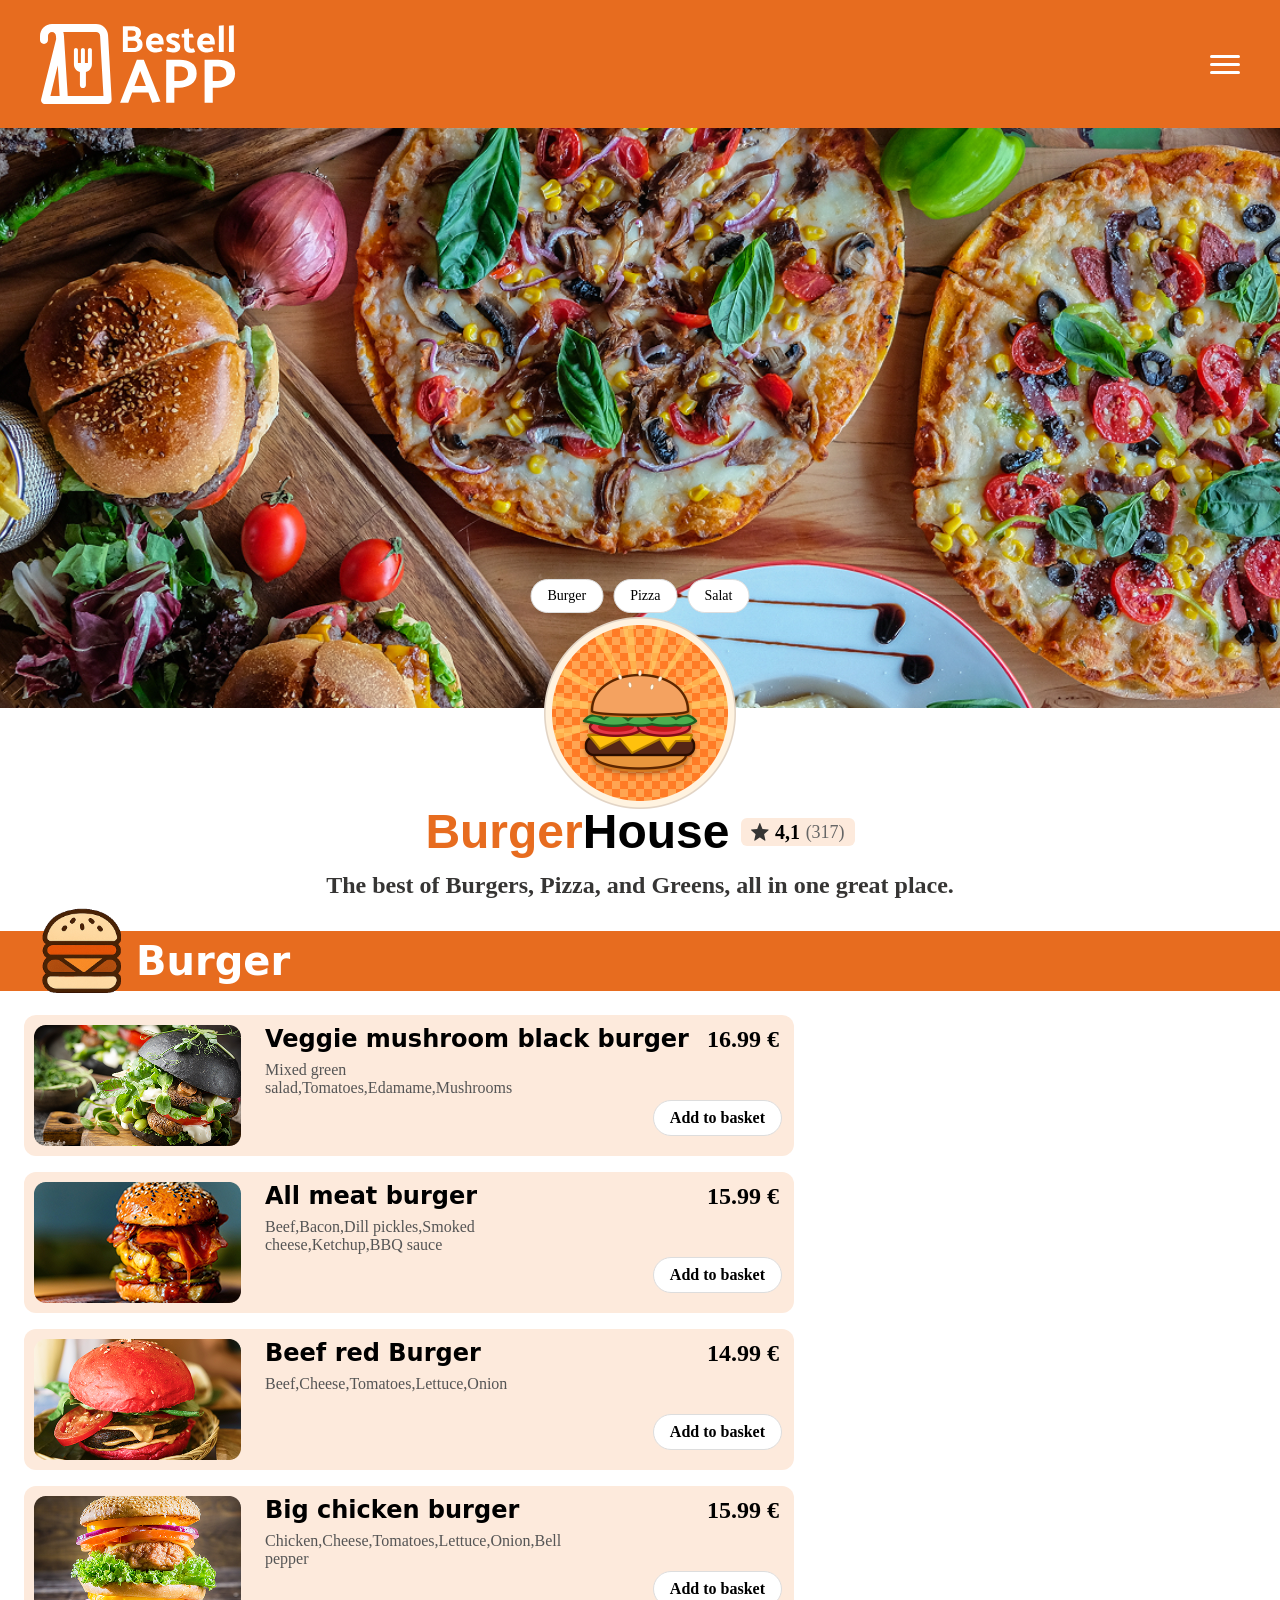
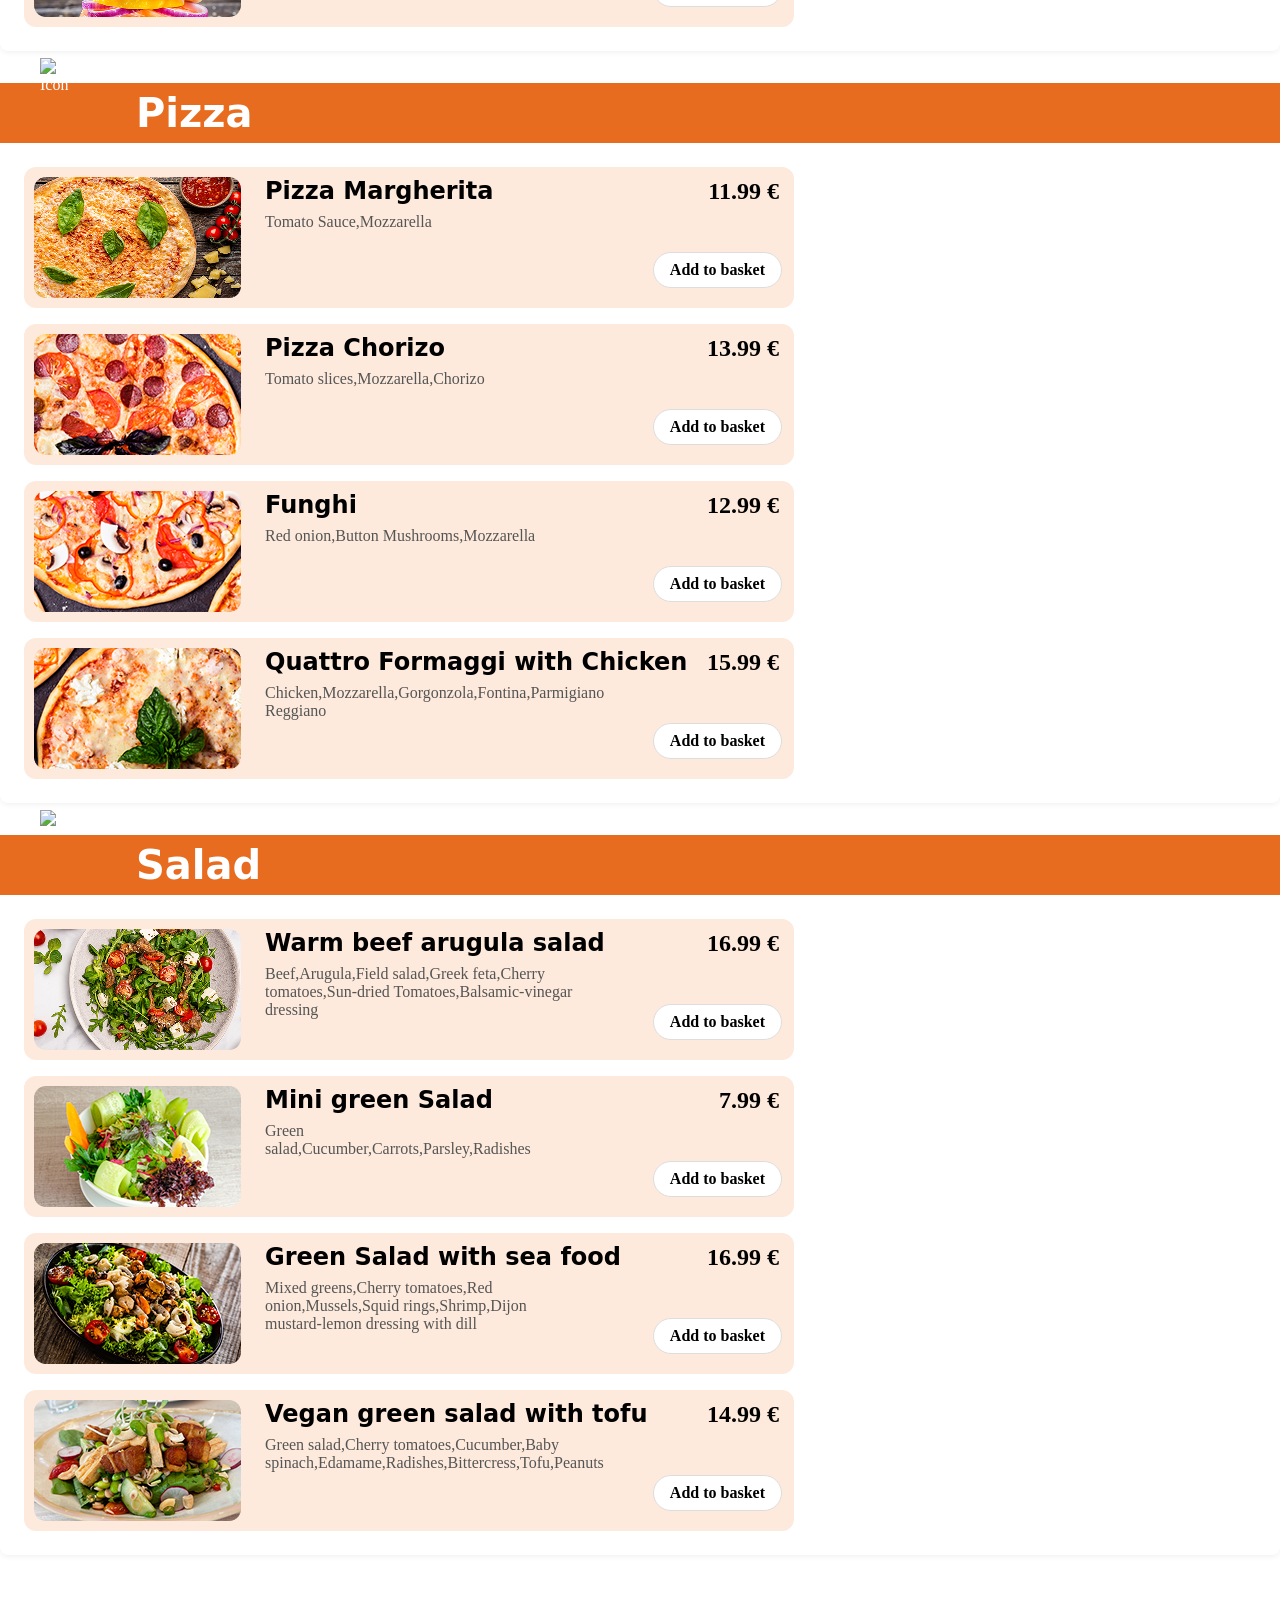
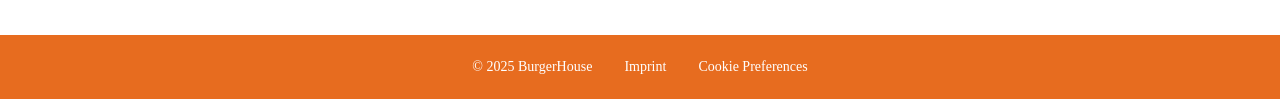
==== commit 1481ba68: "Add slider styles for image carousel functionality - Implement CSS for a responsive image slider wit" ====
--- a/Bestell App/index.html
+++ b/Bestell App/index.html
@@ -10,6 +10,8 @@
     <link rel="stylesheet" href="./style/standard.css">
     <link rel="stylesheet" href="./style/basket.css">
     <link rel="stylesheet" href="./style/fonts.css">
+    <link rel="stylesheet" href="./style/slider.css">
+    <link rel="icon" type="image/svg+xml" href="./assets/icons/Delivery.svg">
 </head>
 <body onload="renderAll()">
 
@@ -30,7 +32,31 @@
             <nav class="nav-menu d-none" id="nav-menu">
                 <ul>
                     <li><a href="#home" onclick="toggleNavMenu()">Home</a></li>
-                    <li><a href="#menu" onclick="toggleNavMenu()">Menu</a></li>
+                    <li class="menu-dropdown">
+    <input type="checkbox" id="menu-toggle">
+
+    <label for="menu-toggle">Menu</label>
+
+    <ul class="submenu">
+        <li>
+            <a href="#burger-container" onclick="toggleNavMenu()">
+                Burger
+            </a>
+        </li>
+
+        <li>
+            <a href="#pizza-container" onclick="toggleNavMenu()">
+                Pizza
+            </a>
+        </li>
+
+        <li>
+            <a href="#salad-container" onclick="toggleNavMenu()">
+                Salate
+            </a>
+        </li>
+    </ul>
+</li>
                     <li><a href="#contact" onclick="toggleNavMenu()">Contact</a></li>
                     <li><a href="#" onclick="toggleNavMenu(); toggleBasket();">Basket</a></li>
                 </ul>
@@ -42,8 +68,42 @@
 
         <section class="content_restaurant_head">
             <img class="banner-img" src="./assets/img/theme.png" alt="Banner Header">
-            <img class="profile-img" src="./assets/icons/burger_header.svg" alt="BurgerHouse Icon">
-            
+
+  <div class="slider_a">
+
+    <input type="radio" name="slider" id="slide-one" checked>
+    <input type="radio" name="slider" id="slide-two">
+    <input type="radio" name="slider" id="slide-three">
+
+    <div class="slider_a_wrapper">
+
+        <figure class="slider_a_element element_one">
+            <a href="#burger-container">
+            <img src="./assets/icons/burger_header.png" alt="Burger">
+            </a>
+        </figure>
+<a href="#pizza-container">
+        <figure class="slider_a_element element_two">
+            <img src="./assets/icons/pizza_header.png" alt="Pizza">
+            </a>
+        </figure>
+<a href="#salad-container">
+        <figure class="slider_a_element element_three">
+            <img src="./assets/icons/salad_header.png" alt="Salat">
+        </a>
+        </figure>
+
+    </div>
+
+    <div class="slider-buttons">
+
+        <label for="slide-one">Burger</label>
+        <label for="slide-two">Pizza</label>
+        <label for="slide-three">Salat</label>
+
+    </div>
+
+</div>
             <div class="content_restaurant_titlebox">
                 <div class="title-row">
                     <h1><span class="title-orange">Burger</span>House</h1>
@@ -87,7 +147,7 @@
                     <div class="category-header-full">
                         <div class="category-header-inner">
                             <img class="category-icon" src="./assets/icons/salad_icon.svg" alt="Salat Icon">
-                            <h2>Salate</h2>
+                            <h2>Salad</h2>
                         </div>
                     </div>
                     <div class="dishes-list" id="salad-container"></div>
--- a/Bestell App/style.css
+++ b/Bestell App/style.css
@@ -142,6 +142,49 @@
     background-color: var(--primary-orange);
 }
 
+.menu-dropdown {
+    position: relative;
+}
+
+.menu-dropdown > input {
+    display: none;
+}
+
+.menu-dropdown > label {
+    display: block;
+    padding: 12px 24px;
+    color: #ffffff;
+    font-size: 16px;
+    font-weight: 600;
+    cursor: pointer;
+}
+
+.menu-dropdown > label:hover {
+    background-color: var(--primary-orange);
+}
+
+.submenu {
+    display: none;
+    list-style: none;
+    background-color: #444444;
+}
+
+.menu-dropdown > input:checked ~ .submenu {
+    display: block;
+}
+
+.submenu li a {
+    display: block;
+    padding: 10px 24px 10px 40px;
+    color: white;
+    text-decoration: none;
+    font-size: 14px;
+}
+
+.submenu li a:hover {
+    background-color: var(--primary-orange);
+}
+
 /* ==========================================
    3. CONTENT AREA
    ========================================== */
@@ -162,16 +205,6 @@
     height: 580px;
 }
 
-.profile-img {
-    width: 200px;
-    height: 200px;
-    border-radius: 50%;
-    position: absolute;
-    top: 453px;
-    left: 50%;
-    transform: translateX(-50%);
-    box-shadow: 0 2px 5px rgba(0, 0, 0, 0.1);
-}
 
 .content_restaurant_titlebox {
     margin-top: 100px;
@@ -230,7 +263,7 @@
 }
 
 /* ==========================================
-   4. KATEGORIEN
+   4. CATEGORY
    ========================================== */
 .category-section {
     margin-bottom: 2rem;
@@ -358,9 +391,18 @@
     transition: background-color 0.2s ease;
 }
 
-.add-to-basket-btn:hover {
+.add-to-basket-btn:hover{
     background-color: #f5f5f5;
-}
+    color: var(--primary-orange);
+}
+
+.add-to-basket-btn:active{
+    background-color: var(--primary-orange);
+    color: #f5f5f5;
+}
+
+
+
 
 /* ==========================================
    6. FOOTER
@@ -460,11 +502,11 @@
 }
 
 /* ==========================================
-   8. RESPONSIVE MOBILE ANPASSUNGEN (bis 768px)
+   8. RESPONSIVE MOBILE config. (to 768px)
    ========================================== */
 @media (max-width: 768px) {
     body {
-        min-width: 375px;
+        min-width: 320px;
     }
 
     .burger-menu-btn {
@@ -534,13 +576,6 @@
         border-radius: 16px;
     }
 
-    .profile-img {
-        width: 120px;
-        height: 120px;
-        top: 160px;
-        border: 4px solid #ffffff;
-    }
-
     .content_restaurant_titlebox {
         margin-top: 60px;
     }
--- a/Bestell App/style/basket.css
+++ b/Bestell App/style/basket.css
@@ -91,6 +91,52 @@
     font-weight: 700;
     font-size: 18px;
     color: #ffffff;
+}
+
+.amount-picker {
+    display: flex;
+    align-items: center;
+    gap: 8px;
+    background-color: #f1f3f5;
+    padding: 4px 8px;
+    border-radius: 8px;
+}
+
+
+.amount-btn {
+    width: 26px;
+    height: 26px;
+    border: none;
+    background-color: #ffffff;
+    color: #333333;
+    font-size: 16px;
+    font-weight: bold;
+    border-radius: 6px;
+    cursor: pointer;
+    display: flex;
+    align-items: center;
+    justify-content: center;
+    box-shadow: 0 1px 3px rgba(0, 0, 0, 0.1);
+    transition: all 0.15s ease-in-out;
+}
+
+
+.amount-btn:hover {
+    background-color: var(--primary-orange);
+    color: #ffffff;
+    transform: scale(1.05);
+}
+
+.amount-btn:active {
+    transform: scale(0.95);
+}
+
+
+.amount-picker span {
+    font-size: 14px;
+    font-weight: 600;
+    min-width: 20px;
+    text-align: center;
 }
 
 .checkout-btn {
--- a/Bestell App/style/slider.css
+++ b/Bestell App/style/slider.css
@@ -0,0 +1,229 @@
+.slider_a {
+    position: absolute;
+    width: 100%;
+    height: 200px;
+}
+
+.slider_a > input {
+    display: none;
+}
+
+.slider_a_wrapper {
+    position: absolute;
+    width: 100%;
+    height: 100%;
+}
+
+.slider_a_element {
+    width: 200px;
+    height: 200px;
+
+    position: absolute;
+    bottom: 95px;
+    left: 50%;
+
+    margin: 0;
+
+    transform: translateX(-50%);
+
+    transition: transform 0.5s ease, opacity 0.5s ease;
+}
+
+.slider_a_element img {
+    width: 200px;
+    height: 200px;
+
+    object-fit: contain;
+    display: block;
+}
+
+
+/* ==========================================
+   BURGER
+========================================== */
+
+.element_one {
+    transform: translateX(-50%);
+    opacity: 1;
+}
+
+.element_two {
+    transform: translateX(100%);
+    opacity: 0;
+}
+
+.element_three {
+    transform: translateX(100%);
+    opacity: 0;
+}
+
+
+/* ==========================================
+   PIZZA
+========================================== */
+
+#slide-two:checked ~ .slider_a_wrapper .element_one {
+    transform: translateX(-200%);
+    opacity: 0;
+}
+
+#slide-two:checked ~ .slider_a_wrapper .element_two {
+    transform: translateX(-50%);
+    opacity: 1;
+}
+
+
+/* ==========================================
+   SALAD
+========================================== */
+
+#slide-three:checked ~ .slider_a_wrapper .element_one {
+    transform: translateX(-200%);
+    opacity: 0;
+}
+
+#slide-three:checked ~ .slider_a_wrapper .element_two {
+    transform: translateX(-200%);
+    opacity: 0;
+}
+
+#slide-three:checked ~ .slider_a_wrapper .element_three {
+    transform: translateX(-50%);
+    opacity: 1;
+}
+
+
+/* ==========================================
+   BUTTONS
+========================================== */
+
+.slider-buttons {
+    position: absolute;
+    bottom: 295px;
+    left: 50%;
+    transform: translateX(-50%);
+
+    display: flex;
+    gap: 10px;
+
+    z-index: 20;
+}
+
+.slider-buttons label {
+    padding: 8px 16px;
+
+    background: white;
+    border: 1px solid #ddd;
+    border-radius: 20px;
+
+    cursor: pointer;
+
+    font-size: 14px;
+    white-space: nowrap;
+}
+
+.slider-buttons label:hover {
+    color: var(--primary-orange);
+}
+
+
+/* ==========================================
+  mobile
+========================================== */
+
+@media (max-width: 768px) {
+
+    .slider_a {
+        height: 140px;
+    }
+
+    .slider_a_element {
+        width: 120px;
+        height: 120px;
+
+    
+    }
+
+    .slider_a_element img {
+        width: 120px;
+        height: 120px;
+    }
+
+    .slider-buttons {
+        bottom: 220px;
+        gap: 5px;
+    }
+
+    .slider-buttons label {
+        padding: 5px 9px;
+        font-size: 11px;
+    }
+}
+
+
+/* ==========================================
+  small smartphones
+========================================== */
+
+@media (max-width: 480px) {
+
+    .slider_a {
+        height: 120px;
+    }
+
+    .slider_a_element {
+        width: 100px;
+        height: 100px;
+
+        bottom: 75px;
+    }
+
+    .slider_a_element img {
+        width: 100px;
+        height: 100px;
+    }
+
+    .slider-buttons {
+        
+        gap: 4px;
+    }
+
+    .slider-buttons label {
+        padding: 4px 8px;
+        font-size: 10px;
+    }
+}
+
+
+/* ==========================================
+   320px
+========================================== */
+
+@media (max-width: 360px) {
+
+    .slider_a {
+        height: 105px;
+    }
+
+    .slider_a_element {
+        width: 85px;
+        height: 85px;
+
+        bottom: 70px;
+    }
+
+    .slider_a_element img {
+        width: 85px;
+        height: 85px;
+    }
+
+    .slider-buttons {
+        
+        gap: 3px;
+    }
+
+    .slider-buttons label {
+        padding: 3px 6px;
+        font-size: 9px;
+    }
+}
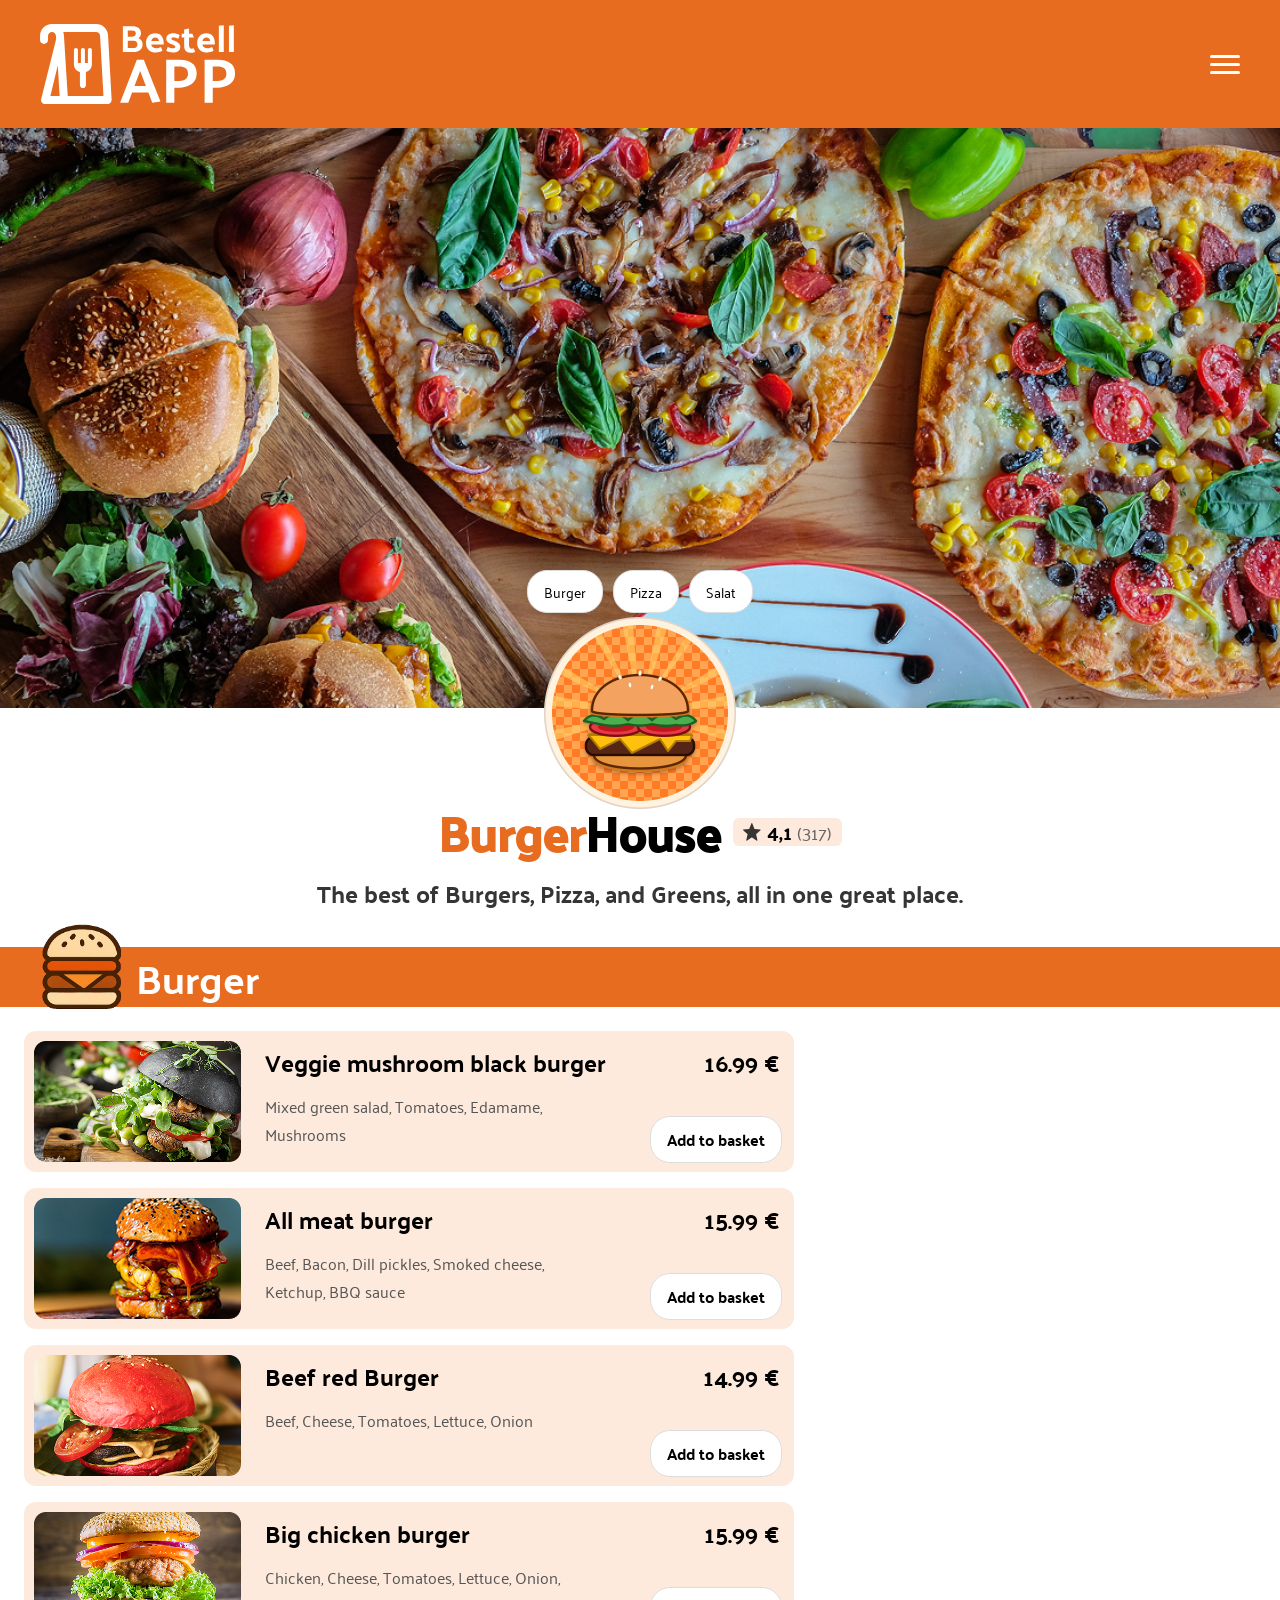
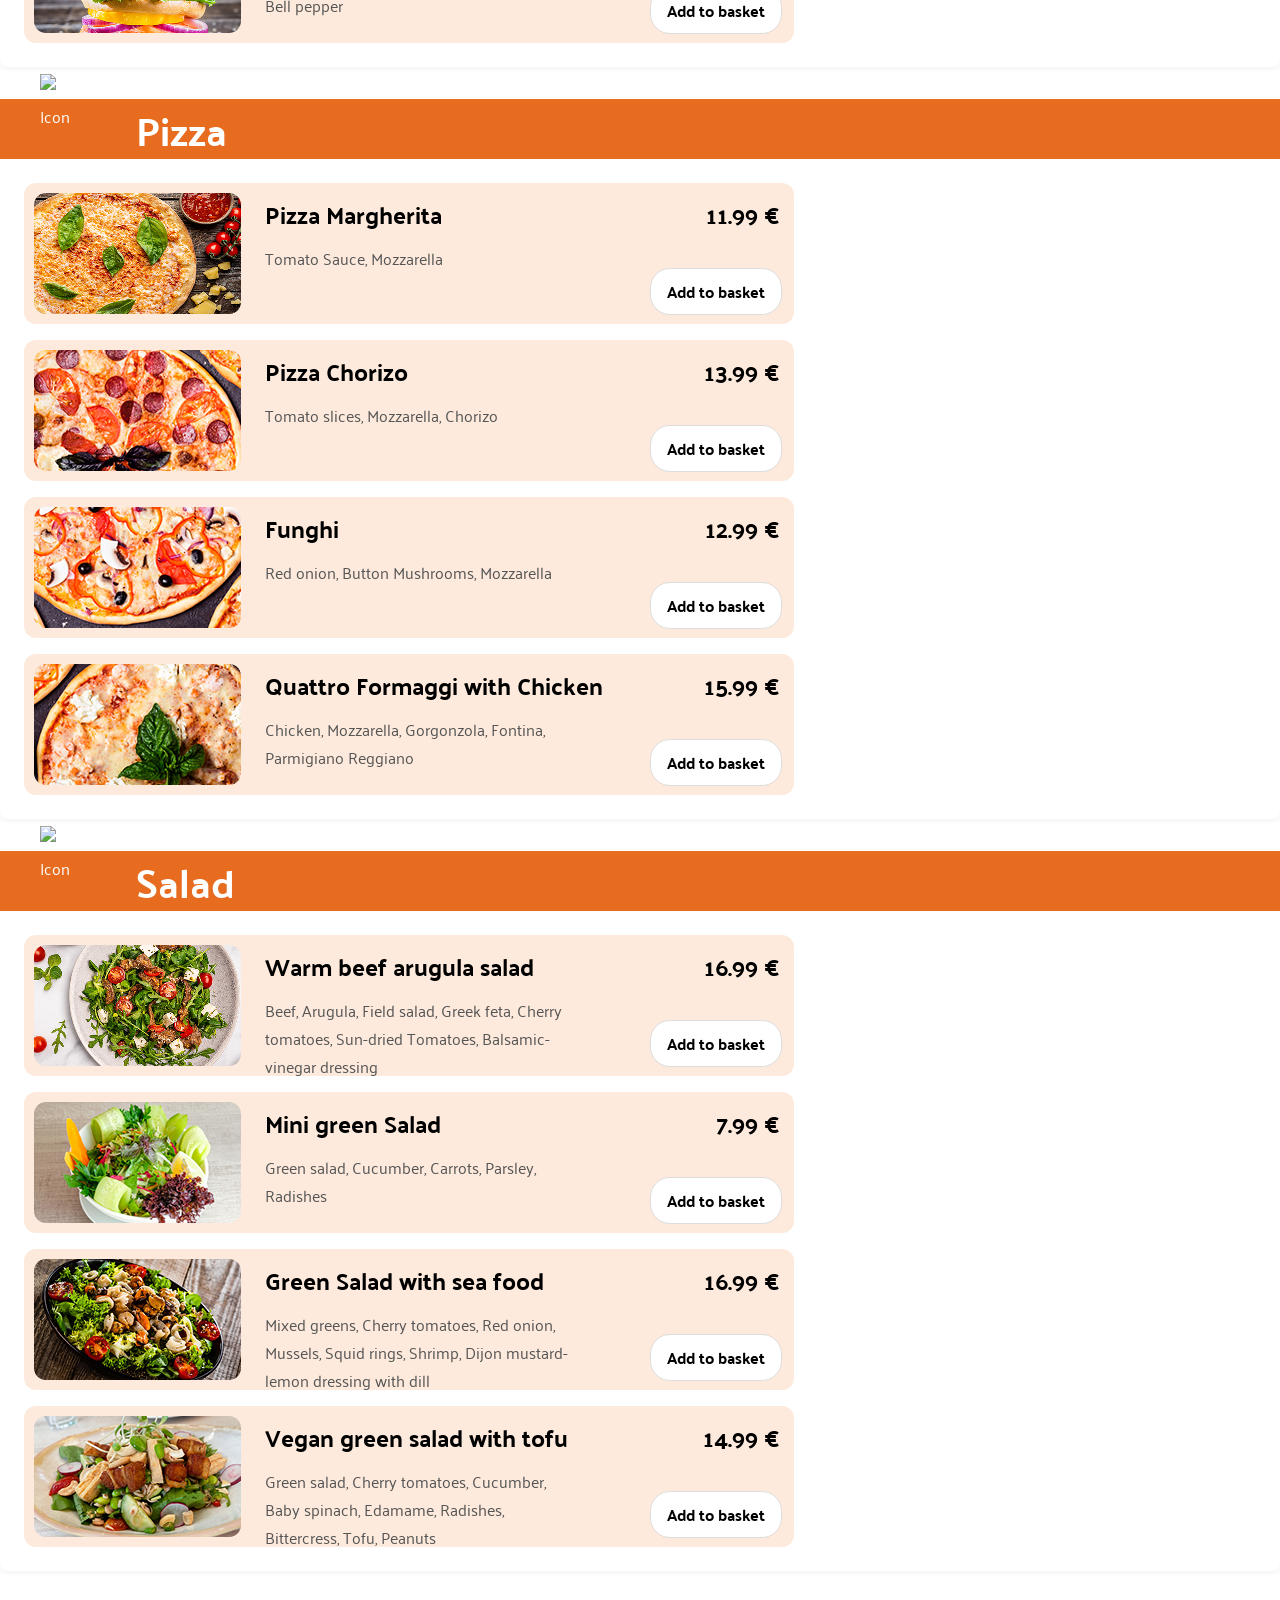
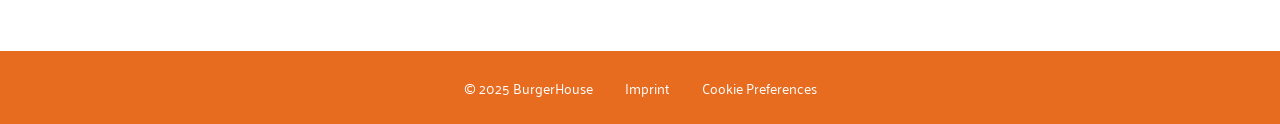
==== commit 07b40983: "fixed img loading error" ====
--- a/Bestell App/index.html
+++ b/Bestell App/index.html
@@ -57,7 +57,7 @@
         </li>
     </ul>
 </li>
-                    <li><a href="#contact" onclick="toggleNavMenu()">Contact</a></li>
+                    <li><a href="legal.html" onclick="toggleNavMenu()">Contact</a></li>
                     <li><a href="#" onclick="toggleNavMenu(); toggleBasket();">Basket</a></li>
                 </ul>
             </nav>
@@ -149,6 +149,7 @@
                             <img class="category-icon" src="./assets/icons/salad_icon.svg" alt="Salat Icon">
                             <h2>Salad</h2>
                         </div>
+            
                     </div>
                     <div class="dishes-list" id="salad-container"></div>
                 </div>
@@ -228,8 +229,8 @@
     <footer>
         <div class="footer-content">
             <span class="footer-copyright">&copy; 2025 BurgerHouse</span>
-            <a href="#" class="footer-imprint">Imprint</a>
-            <a href="#" class="footer-cookies">Cookie Preferences</a>
+            <a href="legal.html" class="footer-imprint">Imprint</a>
+            <a href="cookie-preferences.html" class="footer-cookies">Cookie Preferences</a>
         </div>
     </footer>
 
--- a/Bestell App/style.css
+++ b/Bestell App/style.css
@@ -1,26 +1,3 @@
-@font-face {
-    font-display: swap;
-    font-family: 'Palanquin';
-    font-style: normal;
-    font-weight: 400;
-    src: url('../fonts/palanquin-v17-latin-regular.woff2') format('woff2');
-}
-
-@font-face {
-    font-display: swap;
-    font-family: 'Palanquin';
-    font-style: normal;
-    font-weight: 700;
-    src: url('../fonts/palanquin-v17-latin-700.woff2') format('woff2');
-}
-
-@font-face {
-    font-display: swap;
-    font-family: 'Palanquin Dark';
-    font-style: normal;
-    font-weight: 400;
-    src: url('../fonts/palanquin-dark-v17-latin-regular.woff2') format('woff2');
-}
 
 :root {
     --primary-orange: #E76C1F;
@@ -432,28 +409,33 @@
    ========================================== */
 .order-confirmation {
     position: fixed;
-    top: 0;
-    left: 0;
+   inset: 0;
     width: 100%;
     height: 100%;
     background-color: rgba(0, 0, 0, 0.25);
     display: flex;
     justify-content: center;
-    align-items: flex-start;
+    align-items: center;
     padding-top: 8px;
     z-index: 3000;
 }
 
 .confirmation-card {
     position: relative;
-    width: 176px;
-    min-height: 110px;
+    width: 415px;
+    min-height: 269px;
     background-color: #333333;
     color: #ffffff;
     border-radius: 14px;
     padding: 24px 16px 16px;
     text-align: center;
     box-shadow: 0 8px 24px rgba(0, 0, 0, 0.3);
+
+     display: flex;
+    flex-direction: column;
+    justify-content: center;
+    align-items: center;
+   
 }
 
 .confirmation-close {
@@ -476,30 +458,146 @@
     display: flex;
     justify-content: center;
     align-items: center;
-    height: 35px;
-    margin-bottom: 8px;
+    width: 100%;
+    height: 40px;
+    margin-bottom: 10px;
 }
 
 .confirmation-icon img {
-    width: 35px;
-    height: 35px;
+    width: 80px;
+    height: 57px;
     object-fit: contain;
 }
 
 .confirmation-card h2 {
     color: #ffffff;
-    font-size: 20px;
+    font-size: 42px;
     font-weight: 700;
     line-height: 1.1;
+    text-align: center;
 }
 
 .confirmation-card p {
-    margin-top: 4px;
+    margin: 6px 0 0 ;
     color: #ffffff;
-    font-size: 13px;
+    font-size: 32px;
     font-weight: 600;
-    line-height: 1.2;
-}
+    line-height: 1.3;
+    text-align: center;
+}
+
+
+@media (min-width: 769px) and (max-width: 1150px) {
+
+    .dish-card {
+        width: calc(100% - 380px);
+        max-width: none;
+
+        min-height: 165px;
+        height: auto;
+
+        padding: 10px 12px 10px 10px;
+
+        display: flex;
+        align-items: stretch;
+        gap: 14px;
+
+        box-sizing: border-box;
+    }
+
+    .dish-img {
+        width: 125px;
+        height: auto;
+        min-height: 145px;
+
+        flex-shrink: 0;
+
+        border-radius: 8px;
+        align-self: stretch;
+    }
+
+    .dish-content {
+        flex: 1;
+        min-width: 0;
+
+        display: flex;
+        flex-direction: column;
+
+        gap: 6px;
+
+        height: auto;
+    }
+
+    .dish-header {
+        display: flex;
+        justify-content: space-between;
+        align-items: flex-start;
+
+        width: 100%;
+        gap: 10px;
+
+        min-width: 0;
+    }
+
+    .dish-title {
+        flex: 1;
+        min-width: 0;
+
+        margin: 0;
+
+        font-size: 20px;
+        line-height: 1.2;
+        font-weight: 700;
+
+        overflow-wrap: break-word;
+    }
+
+    .dish-price {
+        flex-shrink: 0;
+
+        font-size: 20px;
+        line-height: 1.2;
+        font-weight: 800;
+
+        white-space: nowrap;
+    }
+
+    .dish-description {
+        flex: 1;
+
+        width: 100%;
+        max-width: 100%;
+        min-width: 0;
+
+        margin: 0;
+
+        font-size: 14px;
+        line-height: 1.35;
+
+        color: #555555;
+
+        overflow-wrap: break-word;
+        word-break: normal;
+        hyphens: auto;
+    }
+
+    .dish-actions {
+        position: static;
+
+        display: flex;
+        justify-content: flex-end;
+
+        margin-top: auto;
+    }
+
+    .add-to-basket-btn {
+        font-size: 14px;
+        padding: 7px 12px;
+
+        white-space: nowrap;
+    }
+}
+
 
 /* ==========================================
    8. RESPONSIVE MOBILE config. (to 768px)
--- a/Bestell App/style/basket.css
+++ b/Bestell App/style/basket.css
@@ -1,9 +1,10 @@
 .basket-dialog {
     position: fixed;
-    top: 140px;
+    top: 50%;
     right: max(0px, calc((100vw - 1440px) / 2));
     width: 360px;
     max-height: calc(100vh - 160px);
+     transform: translateY(-50%);
     z-index: 1000;
 }
 
--- a/Bestell App/style/slider.css
+++ b/Bestell App/style/slider.css
@@ -184,7 +184,7 @@
     }
 
     .slider-buttons {
-        
+        bottom: 178px;
         gap: 4px;
     }
 
@@ -218,7 +218,7 @@
     }
 
     .slider-buttons {
-        
+        bottom: 160px;
         gap: 3px;
     }
 
